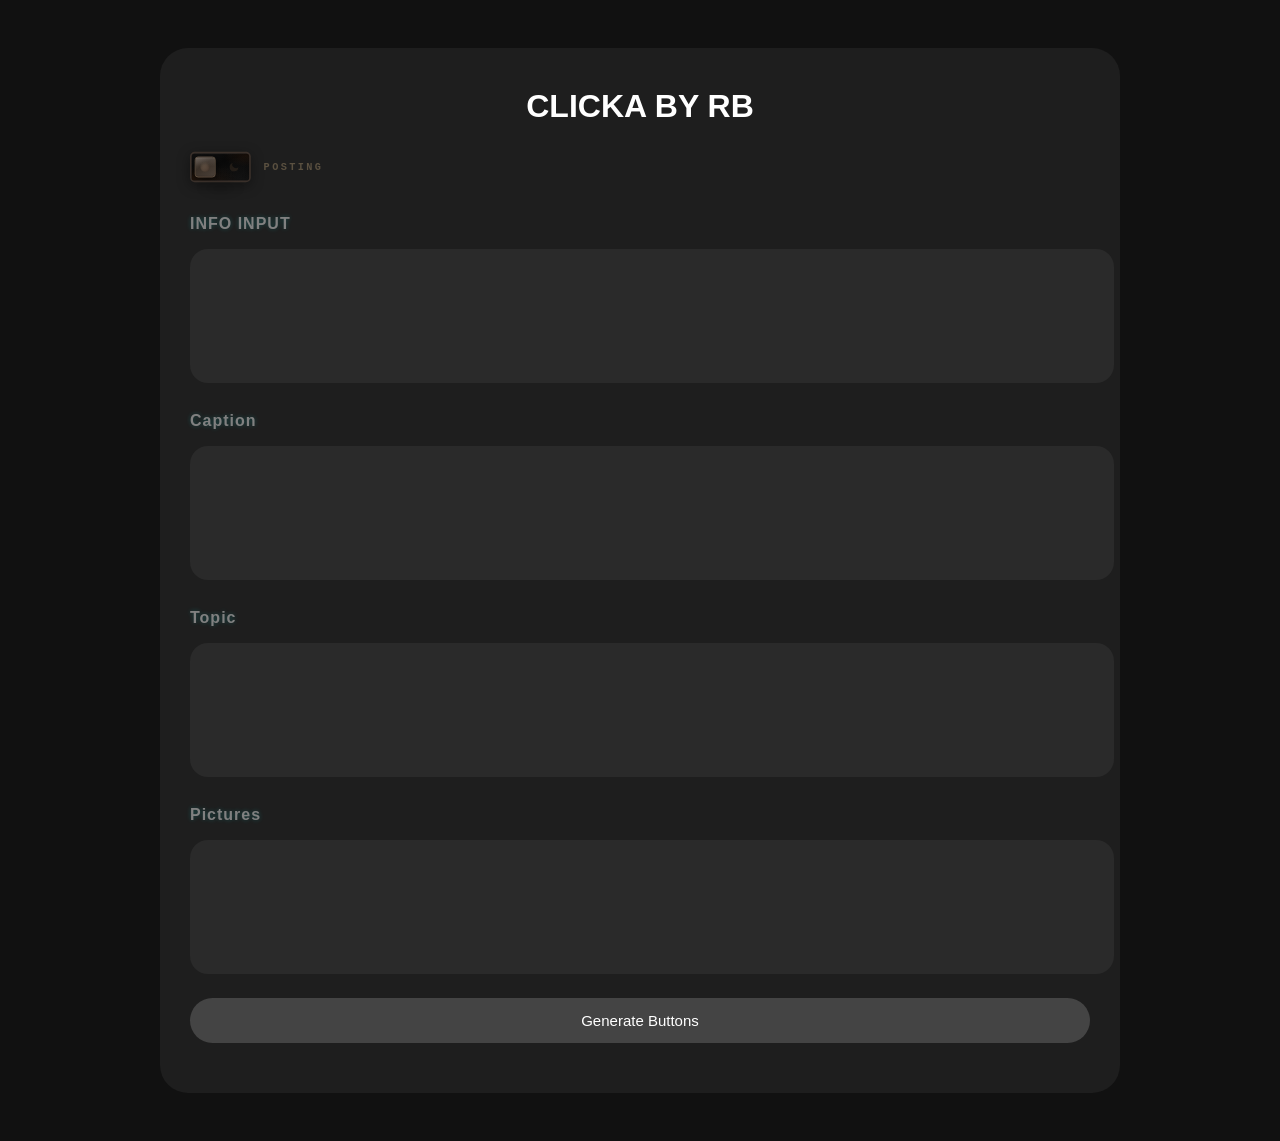
==== index.html @ d9f81a5a "Update index.html newbio update" ====
<!DOCTYPE html>
<html>
<head>
<meta name="viewport" content="width=device-width, initial-scale=1.0">
<title>CLICKABOLS</title>

<style>
body{
    font-family: Arial;
    background:#111;
    color:#eee;
    display:flex;
    justify-content:center;
    padding:40px 15px;
}

.container{
    width:100%;
    max-width:900px;
    background:#1e1e1e;
    padding:30px;
    border-radius:28px;
}

h3{
    font-size:16px;          /* ← Text size */
    color:gray;              /* ← Text color */
    letter-spacing:1px;      /* ← Space between letters */
    font-weight:600;         /* ← Thickness */
    margin-bottom:8px;       /* ← Spacing under text */

    text-shadow:             /* ← Glow / shadow effect */
        0 0 5px rgba(0,255,255,0.2);
}


/* ===== HOLOGRAPHIC TITLE ===== */

.holographic-card {
  width: 60%;
height: 2%;
  max-width: 420px;
  margin: 0 auto 10px auto;
  background: #11;
  display: flex;
  justify-content: center;
  align-items: center;
  position: relative;
  overflow: hidden;
  border-radius: 20px;
  transition: all 0.5s ease;
  padding: 20px 0;
  cursor: pointer;
}

.holographic-card h2 {
  position: relative;
  font-size: 32px;
  font-family:"Montserrat","Segoe UI",sans-serif;
  font-weight:900;
  margin:0;
  height:40px;
  

}

.default-text,
.hover-text{
  position:absolute;
  left:50%;
  transform:translateX(-50%);
  transition: all 0.4s ease;
  white-space:nowrap;
}

.default-text{
  color:white;
  opacity:1;
}

.hover-text{
  color:#0ff;
  opacity:0;
}

.holographic-card::before {
  content: '';
  position: absolute;
  top: -50%;
  left: -50%;
  width: 200%;
  height: 200%;
  background: linear-gradient(
    0deg, 
    transparent, 
    transparent 30%, 
    rgba(255, 255, 255, 1)
  );
  transform: rotate(-45deg);
  transition: all 3.5s ease;
  opacity: 0;
}

.holographic-card:hover {
  transform: scale(1.05);
  box-shadow: 0 0 25px rgb(0, 0, 0);
}

.holographic-card:hover::before {
  opacity: 1;
  transform: rotate(-45deg) translateY(100%);

}

.holographic-card:hover .default-text{
  opacity:0;
  transform:translateX(-50%) scale(0.9);
}

.holographic-card:hover .hover-text{
  opacity:1;
  transform:translateX(-50%) scale(1);

}

/* ===== ORIGINAL STYLES ===== */

.title-sub{
    text-align:center;
    font-size:13px;
    opacity:0.7;
    margin-top: 1px;
    margin-bottom:12px;
}

.top-info{
    margin-bottom:2px;
    font-size:15px;
    font-family:"Montserrat","Segoe UI",sans-serif;
    font-weight:600;
}

.row{
    display:flex;
    flex-wrap:wrap;
    justify-content:center;
    gap:10px;
    margin-top:12px;
}

.output-btn{
    padding:10px 18px;
    border:none;
    border-radius:16px;
    background:#2f2f2f;
    color:white;
    cursor:pointer;
    font-size:14px;
    transition:0.2s ease;
}

.output-btn:hover{
    background:#3d3d3d;
}

.output-btn.active{
    background:#29F8FF;
    color:#000;
    font-weight:900;
}

.output-btn.duplicate{
    background:#7a1b1b;
}

textarea{
    width:100%;
    height:110px;
    margin-top:8px;
    padding:12px;
    border-radius:18px;
    border:none;
    background:#2a2a2a;
    color:white;
    resize:none;

    font-family:"Consolas","Courier New",monospace;
    font-size:15px;
    font-weight:600;
    letter-spacing:1px;
text-transform: uppercase;
}

.generate-btn{
    width:100%;
    padding:14px;
    margin-top:20px;
    border:none;
    border-radius:28px;
    background:#444;
    color:white;
    font-size:15px;
    cursor:pointer;
}

#mainUsername{
    text-align:center;
    color:white;
    font-family:"Montserrat","Segoe UI",sans-serif;
    font-size:18px;
    font-weight:700;
}

.section{ margin-top:25px; }












/* From Uiverse.io by santhosh_2608 */ 
.toggle-switch {
  display: inline-flex;
  align-items: center;
  gap: 16px;
  cursor: pointer;
  user-select: none;
  position: relative;
}

.toggle-input {
  position: absolute;
  opacity: 0;
  width: 0;
  height: 0;
}

.toggle-track {
  position: relative;
  width: 76px;
  height: 38px;
  background: linear-gradient(160deg, #1c1c1c 0%, #0a0a0a 40%, #151515 100%);
  border: 2px solid #3a302a;
  border-radius: 6px;
  transition: all 0.6s cubic-bezier(0.16, 1, 0.3, 1);
  overflow: hidden;
  box-sizing: border-box;
  box-shadow:
    inset 0 4px 12px rgba(0, 0, 0, 0.5),
    inset 0 -2px 6px rgba(255, 255, 255, 0.02),
    0 4px 16px rgba(0, 0, 0, 0.4);
}

.toggle-track::before {
  content: "";
  position: absolute;
  inset: 0;
  background: repeating-linear-gradient(
    90deg,
    transparent 0px,
    transparent 3px,
    rgba(0, 0, 0, 0.08) 3px,
    rgba(0, 0, 0, 0.08) 4px
  );
  pointer-events: none;
  opacity: 0.5;
}

.toggle-track::after {
  content: "";
  position: absolute;
  top: 0;
  left: 0;
  right: 0;
  height: 1px;
  background: linear-gradient(
    90deg,
    transparent,
    rgba(255, 255, 255, 0.05),
    transparent
  );
}

.toggle-rust {
  position: absolute;
  inset: 0;
  background: radial-gradient(
      ellipse at 5% 90%,
      rgba(139, 69, 19, 0.2) 0%,
      transparent 35%
    ),
    radial-gradient(
      ellipse at 95% 10%,
      rgba(120, 60, 20, 0.15) 0%,
      transparent 30%
    ),
    radial-gradient(
      ellipse at 50% 100%,
      rgba(100, 50, 15, 0.1) 0%,
      transparent 40%
    );
  pointer-events: none;
  transition: all 0.6s ease;
}

.toggle-input:checked + .toggle-track {
  border-color: #00cfe8;
  background: linear-gradient(160deg, #0f2024 0%, #081416 40%, #0c1b1f 100%);
  box-shadow:
    inset 0 4px 12px rgba(0, 0, 0, 0.5),
    inset 0 -2px 6px rgba(0, 207, 232, 0.08),
    0 4px 24px rgba(0, 207, 232, 0.25),
    0 0 50px rgba(0, 207, 232, 0.15);
}

.toggle-input:checked + .toggle-track .toggle-rust {
  background: radial-gradient(
      ellipse at 5% 90%,
      rgba(0, 207, 232, 0.15) 0%,
      transparent 35%
    ),
    radial-gradient(
      ellipse at 95% 10%,
      rgba(120, 240, 255, 0.25) 0%,
      transparent 45%
    ),
    radial-gradient(
      ellipse at 80% 50%,
      rgba(180, 255, 255, 0.15) 0%,
      transparent 55%
    );
}

.toggle-glow {
  position: absolute;
  inset: 0;
 background: radial-gradient(
    ellipse at 78% 50%,
    rgba(0, 220, 255, 0.35) 0%,
    transparent 55%
  );
  opacity: 0;
  transition: opacity 0.6s ease;
  pointer-events: none;
}

.toggle-input:checked + .toggle-track .toggle-glow {
  opacity: 1;
  animation: glowPulse 2.5s ease-in-out infinite;
}

@keyframes glowPulse {
  0%,
  100% {
    opacity: 0.7;
    filter: brightness(1);
  }

  50% {
    opacity: 1;
    filter: brightness(1.2);
  }
}

.toggle-thumb {
  position: absolute;
  top: 4px;
  left: 4px;
  width: 26px;
  height: 26px;
  background: linear-gradient(145deg, #5a5048 0%, #3a3028 40%, #4a4038 100%);
  border: 1px solid #6a5a4a;
  border-radius: 4px;
  transition: all 0.6s cubic-bezier(0.16, 1, 0.3, 1);
  display: flex;
  align-items: center;
  justify-content: center;
  box-shadow:
    0 4px 14px rgba(0, 0, 0, 0.5),
    0 2px 4px rgba(0, 0, 0, 0.3),
    inset 0 1px 0 rgba(255, 255, 255, 0.08),
    inset 0 -1px 0 rgba(0, 0, 0, 0.2);
  box-sizing: border-box;
  z-index: 2;
}

.toggle-input:checked + .toggle-track .toggle-thumb {
  left: calc(100% - 30px);
  background: linear-gradient(145deg, #00eaff 0%, #00bcd4 40%, #00d4ff 100%);
  border-color: #7ef9ff;
  box-shadow:
    0 4px 24px rgba(0, 220, 255, 0.65),
    0 0 35px rgba(0, 220, 255, 0.45),
    0 0 70px rgba(0, 220, 255, 0.25),
    inset 0 1px 0 rgba(255, 255, 255, 0.3);
}

.thumb-inner {
  width: 12px;
  height: 12px;
  background: linear-gradient(145deg, #6a5a4a 0%, #4a3a30 100%);
  border-radius: 50%;
  transition: all 0.6s cubic-bezier(0.16, 1, 0.3, 1);
  box-shadow: inset 0 2px 4px rgba(0, 0, 0, 0.4);
  position: relative;
}

.toggle-input:checked + .toggle-track .thumb-inner {
  background: linear-gradient(145deg, #a5faff 0%, #00eaff 100%);
  box-shadow:
    0 0 14px rgba(0, 255, 255, 0.9),
    0 0 28px rgba(0, 220, 255, 0.6),
    0 0 42px rgba(0, 180, 255, 0.3),
    inset 0 1px 2px rgba(255, 255, 255, 0.4);
}
@keyframes emberGlow {
  0%,
  100% {
    box-shadow:
      0 0 14px rgba(255, 144, 96, 0.9),
      0 0 28px rgba(255, 112, 64, 0.6);
    transform: scale(1);
  }

  50% {
    box-shadow:
      0 0 18px rgba(255, 144, 96, 1),
      0 0 36px rgba(255, 112, 64, 0.8),
      0 0 54px rgba(255, 90, 50, 0.4);
    transform: scale(1.08);
  }
}

.thumb-shine {
  position: absolute;
  top: 0;
  left: 0;
  right: 0;
  height: 45%;
  background: linear-gradient(
    180deg,
    rgba(255, 255, 255, 0.12) 0%,
    transparent 100%
  );
  border-radius: 4px 4px 0 0;
  pointer-events: none;
  transition: all 0.6s ease;
}

.toggle-input:checked + .toggle-track .thumb-shine {
  background: linear-gradient(
    180deg,
    rgba(255, 255, 255, 0.25) 0%,
    transparent 100%
  );
}

.toggle-icons {
  position: absolute;
  inset: 0;
  display: flex;
  align-items: center;
  justify-content: space-between;
  padding: 0 11px;
  pointer-events: none;
  z-index: 1;
}

.toggle-icons svg {
  width: 16px;
  height: 16px;
  transition: all 0.6s cubic-bezier(0.16, 1, 0.3, 1);
}

.icon-off {
  color: #6a6050;
  opacity: 1;
  transform: rotate(0deg) scale(1);
}

.icon-on {
  color: #4a3828;
  opacity: 0.35;
  transform: rotate(-20deg) scale(0.9);
}

.toggle-input:checked + .toggle-track .icon-off {
  opacity: 0.15;
  color: #3a3028;
  transform: rotate(180deg) scale(0.8);
}

.toggle-input:checked + .toggle-track .icon-on {
  opacity: 1;
  color: #00eaff;
  transform: rotate(0deg) scale(1.1);
  filter: drop-shadow(0 0 8px rgba(0, 220, 255, 0.7));
}

.toggle-label {
  position: relative;
  font-family: "Consolas", "Courier New", monospace;
  font-size: 0.8rem;
  font-weight: 700;
  letter-spacing: 3px;
  text-transform: uppercase;
  height: 24px;
  display: flex;
  align-items: center;
  min-width: 32px;
}

.label-off,
.label-on {
  position: absolute;
  transition: all 0.6s cubic-bezier(0.16, 1, 0.3, 1);
}

.label-off {
  color: #5a5040;
  opacity: 1;
  transform: translateY(0);
}

.label-on {
  color: #00eaff;
    opacity: 0;
  transform: translateY(10px);
}

.toggle-input:checked ~ .toggle-label .label-off {
  opacity: 0;
  transform: translateY(-10px);
}

.toggle-input:checked ~ .toggle-label .label-on {
  opacity: 1;
  transform: translateY(0);
  text-shadow:
   0 0 12px rgba(0, 220, 255, 0.7),
    0 0 24px rgba(0, 220, 255, 0.4);
  animation: labelGlow 2s ease-in-out infinite;
}

@keyframes labelGlow {
  0%,
  100% {
    text-shadow:
      0 0 12px rgba(224, 90, 48, 0.6),
      0 0 24px rgba(224, 90, 48, 0.3);
  }

  50% {
    text-shadow:
      0 0 16px rgba(224, 90, 48, 0.8),
      0 0 32px rgba(224, 90, 48, 0.5);
  }
}

.toggle-switch:hover .toggle-track {
  border-color: #5a4838;
  transform: scale(1.03);
}

.toggle-switch:hover .toggle-input:checked + .toggle-track {
  border-color: #00eaff;
}

.toggle-switch:hover .toggle-thumb {
  box-shadow:
    0 6px 18px rgba(0, 0, 0, 0.6),
    0 2px 4px rgba(0, 0, 0, 0.4),
    inset 0 1px 0 rgba(255, 255, 255, 0.12);
}

.toggle-switch:hover .toggle-input:checked + .toggle-track .toggle-thumb {
  box-shadow:
    0 6px 28px rgba(224, 90, 48, 0.75),
    0 0 50px rgba(224, 90, 48, 0.55),
    0 0 90px rgba(224, 90, 48, 0.3),
    inset 0 1px 0 rgba(255, 255, 255, 0.3);
}

.toggle-switch:active .toggle-thumb {
  width: 32px;
  transition: all 0.12s ease;
}

.toggle-switch:active .toggle-input:checked + .toggle-track .toggle-thumb {
  left: calc(100% - 36px);
  width: 32px;
}

.toggle-input:focus-visible + .toggle-track {
  outline: 2px solid #ff7040;
  outline-offset: 4px;
}

.toggle-switch::before {
  content: "";
  position: absolute;
  top: -6px;
  left: -6px;
  right: -6px;
  bottom: -6px;
  background: radial-gradient(
    ellipse at center,
    rgba(224, 90, 48, 0.08) 0%,
    transparent 70%
  );
  opacity: 0;
  transition: opacity 0.6s ease;
  pointer-events: none;
  border-radius: 12px;
}

.toggle-switch:hover::before {
  opacity: 1;
}

.toggle-switch::after {
  content: "";
  position: absolute;
  bottom: -14px;
  left: 10px;
  width: 56px;
  height: 14px;
  background: radial-gradient(ellipse, rgba(0, 0, 0, 0.35) 0%, transparent 70%);
  filter: blur(5px);
  opacity: 0.7;
  transition: all 0.6s ease;
  pointer-events: none;
}

.toggle-switch:hover::after {
  opacity: 0.9;
  transform: scale(1.08);
}

.toggle-switch {
  transform: scale(0.8);
  transform-origin: left center; /* keeps alignment clean */
}





















</style>
</head>

<body>

<div class="container">

<div class="holographic-card">
    <h2>
        <span class="default-text">CLICKA BY RB</span>
        <span class="hover-text">ASCENSION</span>
    </h2>
</div>














<!-- From Uiverse.io by santhosh_2608 --> 
<label class="toggle-switch">
  <input type="checkbox" class="toggle-input" />
  <span class="toggle-track">
    <span class="toggle-rust"></span>
    <span class="toggle-glow"></span>
    <span class="toggle-thumb">
      <span class="thumb-inner"></span>
      <span class="thumb-shine"></span>
    </span>
    <span class="toggle-icons">
      <svg
        class="icon-off"
        viewBox="0 0 24 24"
        fill="none"
        stroke="currentColor"
        stroke-width="2"
      >
        <circle cx="12" cy="12" r="5"></circle>
        <path
          d="M12 1v2M12 21v2M4.22 4.22l1.42 1.42M18.36 18.36l1.42 1.42M1 12h2M21 12h2M4.22 19.78l1.42-1.42M18.36 5.64l1.42-1.42"
        ></path>
      </svg>
      <svg class="icon-on" viewBox="0 0 24 24" fill="currentColor">
        <path
          d="M12 3c.132 0 .263 0 .393 0a7.5 7.5 0 0 0 7.92 12.446a9 9 0 1 1 -8.313-12.454z"
        ></path>
      </svg>
    </span>
  </span>
  <span class="toggle-label">
    <span class="label-off">Posting</span>
    <span class="label-on">CREATION</span>
  </span>
</label>





















<div id="mainUsername"></div>

<div class="top-info">
<div id="modelOutput"></div>
<div id="locationOutput"></div>
<div id="proxyOutput"></div>
</div>

<div id="output"></div>

<div class="section">
<h3>INFO INPUT</h3>
<textarea id="repost"></textarea>
</div>

<div class="section">
<h3>Caption</h3>
<textarea id="captions"></textarea>
</div>

<div class="section">
<h3>Topic</h3>
<textarea id="topics"></textarea>
</div>

<div class="section">
<h3>Pictures</h3>
<textarea id="pics"></textarea>
</div>

<button class="generate-btn" onclick="generate()">Generate Buttons</button>

</div>

<script>

/* ===== YOUR ENTIRE ORIGINAL SCRIPT 100% INCLUDED ===== */

let activeButton=null;

function cleanLines(text){
    return text.split("\n")
        .map(l => l.trim())
        .filter(l =>
            l &&
            !l.includes(".txt") &&
            !l.includes(" KB") &&
            l !== "•" &&
            l !== "TXT" &&
            l !== "A" &&
            l !== "ascension Assistants" &&
            l !== "threads 2026" &&
            l !== "Data" &&
            l !== "Share" &&
            l !== "Over limits" &&
            l !== "Interfaces" &&
            l !== "Forms" &&
            l !== "All changes saved" &&
            l !== "There are no comments on this attachment yet." &&
            l !== "Pro tip: click and drag on images and videos to annotate them." &&
            l !== "Comments" &&
            l !== "Automations"
        );
}		
function formatBio(text){
    const parts=text.trim().split(/\s+/);
    if(parts.length<3) return text;
    return parts[0]+"\n"+parts[1]+" "+parts.slice(2).join(" ");
}

function extractPicInfo(link){
    try{
        const parts=link.split("/");
        const nameRaw=parts[3]||"";
        const name=nameRaw.split(" ")[0];
        const file=parts[parts.length-1];
        const locMatch=file.match(/_([a-z-]+)_\d+\.jpg/i);
        const location=locMatch?
            locMatch[1].charAt(0).toUpperCase()+locMatch[1].slice(1):"";
        return {
            name:name?name.charAt(0).toUpperCase()+name.slice(1):"",
            location:location
        };
    }catch{
        return {name:"",location:""};
    }
}

function createCopyButton(label,value,allValues){
    const btn=document.createElement("button");
    btn.className="output-btn";
    btn.innerText=label;

    const duplicates=allValues.filter(v=>v===value);
    if(duplicates.length>1){
        btn.classList.add("duplicate");
    }

    btn.onclick=()=>{
        navigator.clipboard.writeText(value);
        if(activeButton) activeButton.classList.remove("active");
        btn.classList.add("active");
        activeButton=btn;
    };

    return btn;
}

function generate(){

    const output=document.getElementById("output");
    output.innerHTML="";

    document.getElementById("mainUsername").innerText="";
    document.getElementById("modelOutput").innerText="";
    document.getElementById("locationOutput").innerText="";
    document.getElementById("proxyOutput").innerHTML="";

    const raw=document.getElementById("repost").value.trim();

    let username="", email="", vpn="", model="", location="";
    let bioRaw="", repostCaption="", repostAcc="";
    let picModel="", picLocation="";

    if(raw){
        const parts=raw.split("\t").map(p=>p.trim());

        username = parts[0] || "";
        email = parts[5] || "";
        vpn = parts[6] || "";
        model = parts[7] || "";
        location = parts[9] || "";
        bioRaw = parts[12] || "";
        repostCaption = parts[15] || "";
        repostAcc = parts[13] || "";
         tgUsername = parts[14] || "";


        document.getElementById("mainUsername").innerText=username;
    }

    let pics=cleanLines(document.getElementById("pics").value);
    let caps=cleanLines(document.getElementById("captions").value);
    let topics=cleanLines(document.getElementById("topics").value);

    /* ===== FALLBACK FROM 20-CELL INPUT ===== */

const rawParts = raw.split("\t");

for(let i = 0; i < rawParts.length; i++){
    rawParts[i] = rawParts[i].trim();
}

if(rawParts.length >= 20){

    // column 17 = Post 1
    // column 18 = Post 2
    // column 19 = Post 3

    let postCells = [
        rawParts[17],
        rawParts[18],
        rawParts[19]
    ];

    postCells = postCells.map(post =>
        post ? post.replace(/\{location\}/gi, location) : ""
    );

    if(!caps.length){
        caps = postCells.filter(Boolean);
    }
}

    if(pics[0]){
        const info=extractPicInfo(pics[0]);
        picModel=info.name;
        picLocation=info.location;
    }

    const finalModelDisplay =
        model && picModel ? model + "/" + picModel : model || picModel;

    const finalLocationDisplay =
        location && picLocation ? location + "/" + picLocation : location || picLocation;

    document.getElementById("modelOutput").innerText =
        "Model: " + (finalModelDisplay || "");

    document.getElementById("locationOutput").innerText =
        "Location: " + (finalLocationDisplay || "");

    /* ===== PROXY SECTION ===== */

    const proxyContainer = document.getElementById("proxyOutput");

    if(vpn){

        const labelBtn = document.createElement("button");
        labelBtn.innerText = "Proxy: ";
        labelBtn.style.background = "transparent";
        labelBtn.style.border = "none";
        labelBtn.style.color = "#eee";
        labelBtn.style.cursor = "pointer";
        labelBtn.style.fontWeight = "600";
        labelBtn.style.padding = "0";
        labelBtn.style.marginRight = "4px";

        labelBtn.onclick = () => {

            const proxyList = `Seattle
St. Louis
Washington D.C
Atlanta
Chicago
Los Angeles
Miami
New York
Phoenix
Salt Lake City
San Jose
Seattle
St. Louis
Washington D.C
Atlanta
Chicago
Los Angeles
Miami
New York
Phoenix
Salt Lake City
San Jose`;

            navigator.clipboard.writeText(proxyList);

            if(activeButton) activeButton.classList.remove("active");
            labelBtn.classList.add("active");
            activeButton = labelBtn;
        };

        const proxyBtn = document.createElement("button");
        proxyBtn.className = "output-btn";
        proxyBtn.style.padding = "4px 10px";
        proxyBtn.style.fontSize = "13px";
        proxyBtn.innerText = vpn;

        proxyBtn.onclick = () => {
            navigator.clipboard.writeText(vpn);
            if(activeButton) activeButton.classList.remove("active");
            proxyBtn.classList.add("active");
            activeButton = proxyBtn;
        };

        proxyContainer.appendChild(labelBtn);
        proxyContainer.appendChild(proxyBtn);
    }

    /* ===== BUTTON GENERATION ===== */

    const allValues=[
        ...pics.slice(0,3),
        ...caps.slice(0,3),
        ...topics.slice(0,3),
        repostAcc,
        repostCaption,
        email,
        username,
        vpn
    ].filter(v=>v);

    const picRow=document.createElement("div");
    picRow.className="row";
    pics.slice(0,3).forEach((p,i)=>{
        picRow.appendChild(createCopyButton("Pic "+(i+1),p,allValues));
    });
    output.appendChild(picRow);

    const row2=document.createElement("div");
    row2.className="row";
    if(email) row2.appendChild(createCopyButton("Email",email,allValues));
    if(username) row2.appendChild(createCopyButton("Username",username,allValues));

    const passBtn=document.createElement("button");
    passBtn.className="output-btn";
    passBtn.innerText="Pass";
    passBtn.onclick=()=>{
        navigator.clipboard.writeText("Ascension2025!\n");
        if(activeButton) activeButton.classList.remove("active");
        passBtn.classList.add("active");
        activeButton=passBtn;
    };
    row2.appendChild(passBtn);

if (bioRaw) {

    // Remove the original 📍 and TG: if they exist
    let bioText = bioRaw
        .replace(/^📍\s*/i, "")
        .replace(/TG:\s*$/i, "")
        .trim();

    // Split age from the rest
    const match = bioText.match(/^(\d+)\s+(.*)$/);

    let age = "";
    let description = bioText;

    if (match) {
        age = match[1];
        description = match[2];
    }

    const bioOutput =
`📍 ${location}
${age}
${description}
TG: ${tgUsername}`;

    row2.appendChild(createCopyButton("Bio", bioOutput, allValues));
}
    output.appendChild(row2);

   const postRow=document.createElement("div");
postRow.className="row";

caps.slice(0,3).forEach((cap,i)=>{

    // Replace ALL Post 1 - Post 20 with Location before copying
    let replacedCaption = cap.replace(
        /Post\s([1-9]|1[0-9]|20)/gi,
        location
    );

    postRow.appendChild(
        createCopyButton(
            "Post " + (i+1),
            replacedCaption,
            allValues
        )
    );

});



output.appendChild(postRow);

    const topicRow=document.createElement("div");
    topicRow.className="row";
    topics.slice(0,3).forEach((topic,i)=>{
        topicRow.appendChild(createCopyButton("Topic "+(i+1),topic,allValues));
    });
    output.appendChild(topicRow);

    const repostRow=document.createElement("div");
    repostRow.className="row";
    if(repostAcc) repostRow.appendChild(createCopyButton("Repost Acc",repostAcc,allValues));
    if(repostCaption) repostRow.appendChild(createCopyButton("Repost Caption",repostCaption,allValues));
    output.appendChild(repostRow);
}

</script>
</body>
</html>
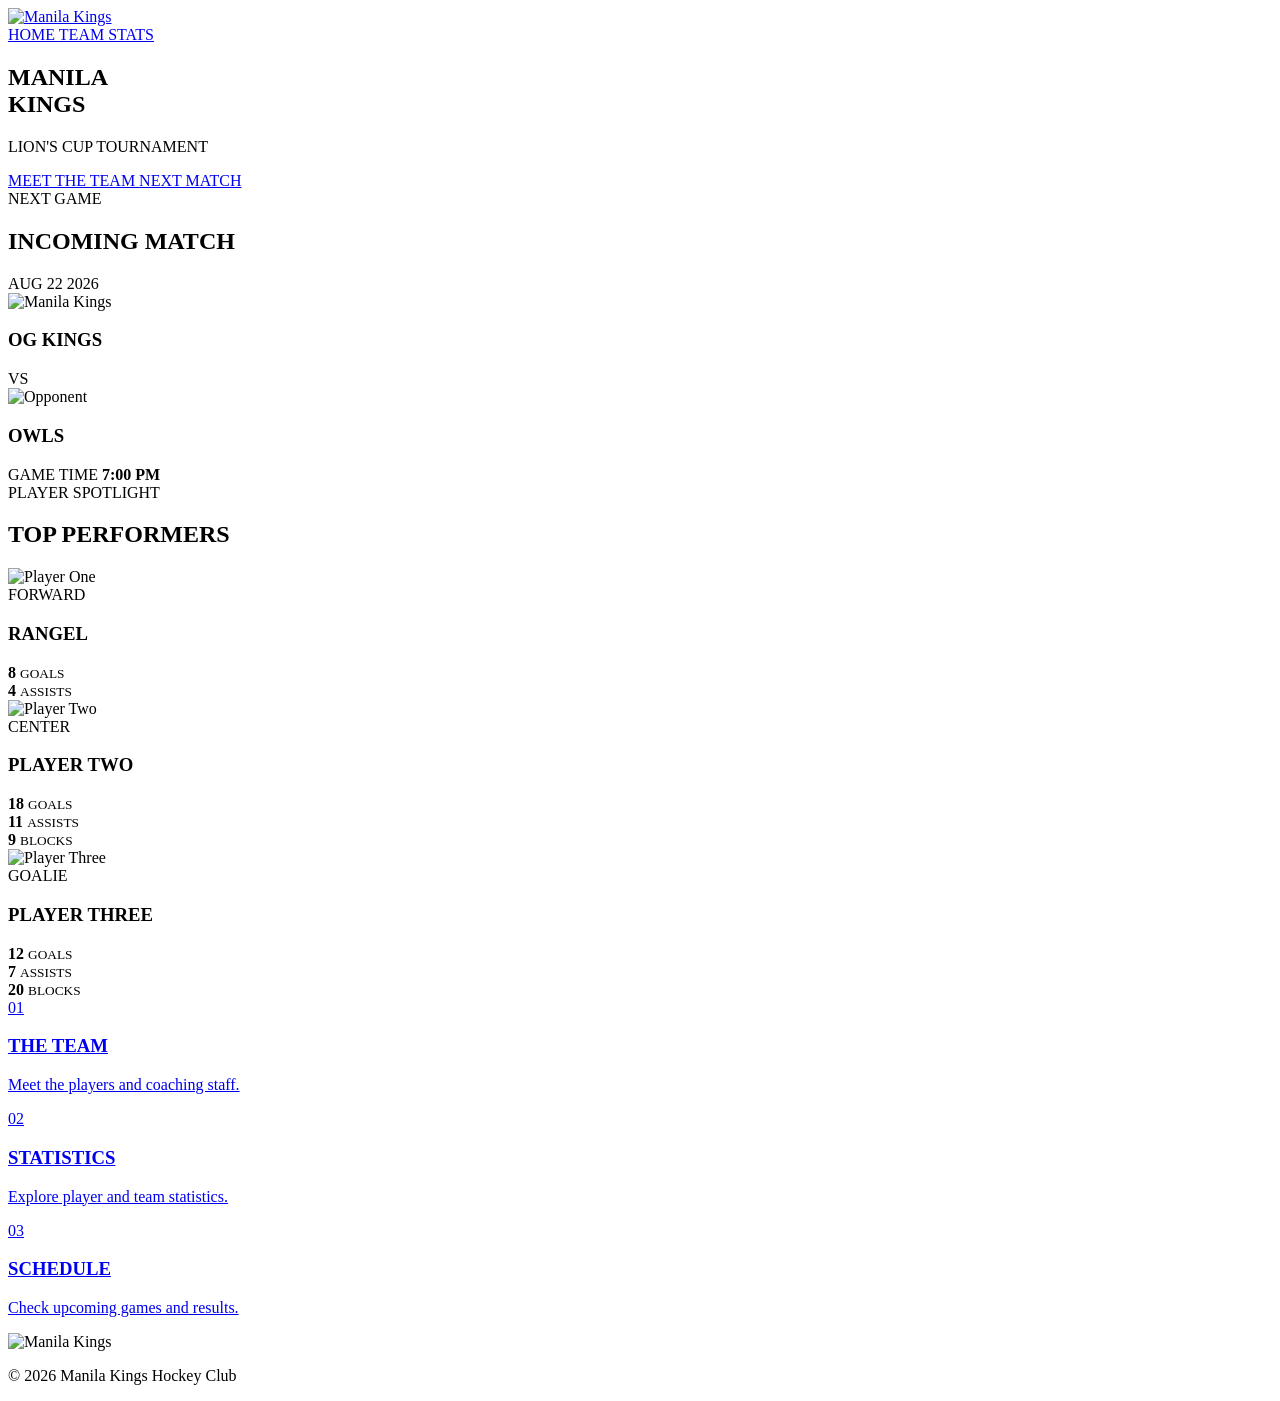
==== commit ddecd2a3: "Update index.html NEWW PROJ" ====
--- a/index.html
+++ b/index.html
@@ -1,1117 +1,544 @@
- <!DOCTYPE html>
-<html>
+<!DOCTYPE html>
+<html lang="en">
+
 <head>
-<meta name="viewport" content="width=device-width, initial-scale=1.0">
-<title>CLICKABOLS</title>
-
-<style>
-body{
-    font-family: Arial;
-    background:#111;
-    color:#eee;
-    display:flex;
-    justify-content:center;
-    padding:40px 15px;
-}
-
-.container{
-    width:100%;
-    max-width:900px;
-    background:#1e1e1e;
-    padding:30px;
-    border-radius:28px;
-}
-
-h3{
-    font-size:16px;          /* ← Text size */
-    color:gray;              /* ← Text color */
-    letter-spacing:1px;      /* ← Space between letters */
-    font-weight:600;         /* ← Thickness */
-    margin-bottom:8px;       /* ← Spacing under text */
-
-    text-shadow:             /* ← Glow / shadow effect */
-        0 0 5px rgba(0,255,255,0.2);
-}
-
-
-/* ===== HOLOGRAPHIC TITLE ===== */
-
-.holographic-card {
-  width: 60%;
-height: 2%;
-  max-width: 420px;
-  margin: 0 auto 10px auto;
-  background: #11;
-  display: flex;
-  justify-content: center;
-  align-items: center;
-  position: relative;
-  overflow: hidden;
-  border-radius: 20px;
-  transition: all 0.5s ease;
-  padding: 20px 0;
-  cursor: pointer;
-}
-
-.holographic-card h2 {
-  position: relative;
-  font-size: 32px;
-  font-family:"Montserrat","Segoe UI",sans-serif;
-  font-weight:900;
-  margin:0;
-  height:40px;
-  
-
-}
-
-.default-text,
-.hover-text{
-  position:absolute;
-  left:50%;
-  transform:translateX(-50%);
-  transition: all 0.4s ease;
-  white-space:nowrap;
-}
-
-.default-text{
-  color:white;
-  opacity:1;
-}
-
-.hover-text{
-  color:#0ff;
-  opacity:0;
-}
-
-.holographic-card::before {
-  content: '';
-  position: absolute;
-  top: -50%;
-  left: -50%;
-  width: 200%;
-  height: 200%;
-  background: linear-gradient(
-    0deg, 
-    transparent, 
-    transparent 30%, 
-    rgba(255, 255, 255, 1)
-  );
-  transform: rotate(-45deg);
-  transition: all 3.5s ease;
-  opacity: 0;
-}
-
-.holographic-card:hover {
-  transform: scale(1.05);
-  box-shadow: 0 0 25px rgb(0, 0, 0);
-}
-
-.holographic-card:hover::before {
-  opacity: 1;
-  transform: rotate(-45deg) translateY(100%);
-
-}
-
-.holographic-card:hover .default-text{
-  opacity:0;
-  transform:translateX(-50%) scale(0.9);
-}
-
-.holographic-card:hover .hover-text{
-  opacity:1;
-  transform:translateX(-50%) scale(1);
-
-}
-
-/* ===== ORIGINAL STYLES ===== */
-
-.title-sub{
-    text-align:center;
-    font-size:13px;
-    opacity:0.7;
-    margin-top: 1px;
-    margin-bottom:12px;
-}
-
-.top-info{
-    margin-bottom:2px;
-    font-size:15px;
-    font-family:"Montserrat","Segoe UI",sans-serif;
-    font-weight:600;
-}
-
-.row{
-    display:flex;
-    flex-wrap:wrap;
-    justify-content:center;
-    gap:10px;
-    margin-top:12px;
-}
-
-.output-btn{
-    padding:10px 18px;
-    border:none;
-    border-radius:16px;
-    background:#2f2f2f;
-    color:white;
-    cursor:pointer;
-    font-size:14px;
-    transition:0.2s ease;
-}
-
-.output-btn:hover{
-    background:#3d3d3d;
-}
-
-.output-btn.active{
-    background:#29F8FF;
-    color:#000;
-    font-weight:900;
-}
-
-.output-btn.duplicate{
-    background:#7a1b1b;
-}
-
-textarea{
-    width:100%;
-    height:110px;
-    margin-top:8px;
-    padding:12px;
-    border-radius:18px;
-    border:none;
-    background:#2a2a2a;
-    color:white;
-    resize:none;
-
-    font-family:"Consolas","Courier New",monospace;
-    font-size:15px;
-    font-weight:600;
-    letter-spacing:1px;
-text-transform: uppercase;
-}
-
-.generate-btn{
-    width:100%;
-    padding:14px;
-    margin-top:20px;
-    border:none;
-    border-radius:28px;
-    background:#444;
-    color:white;
-    font-size:15px;
-    cursor:pointer;
-}
-
-#mainUsername{
-    text-align:center;
-    color:white;
-    font-family:"Montserrat","Segoe UI",sans-serif;
-    font-size:18px;
-    font-weight:700;
-}
-
-.section{ margin-top:25px; }
-
-
-
-
-
-
-
-
-
-
-
-
-/* From Uiverse.io by santhosh_2608 */ 
-.toggle-switch {
-  display: inline-flex;
-  align-items: center;
-  gap: 16px;
-  cursor: pointer;
-  user-select: none;
-  position: relative;
-}
-
-.toggle-input {
-  position: absolute;
-  opacity: 0;
-  width: 0;
-  height: 0;
-}
-
-.toggle-track {
-  position: relative;
-  width: 76px;
-  height: 38px;
-  background: linear-gradient(160deg, #1c1c1c 0%, #0a0a0a 40%, #151515 100%);
-  border: 2px solid #3a302a;
-  border-radius: 6px;
-  transition: all 0.6s cubic-bezier(0.16, 1, 0.3, 1);
-  overflow: hidden;
-  box-sizing: border-box;
-  box-shadow:
-    inset 0 4px 12px rgba(0, 0, 0, 0.5),
-    inset 0 -2px 6px rgba(255, 255, 255, 0.02),
-    0 4px 16px rgba(0, 0, 0, 0.4);
-}
-
-.toggle-track::before {
-  content: "";
-  position: absolute;
-  inset: 0;
-  background: repeating-linear-gradient(
-    90deg,
-    transparent 0px,
-    transparent 3px,
-    rgba(0, 0, 0, 0.08) 3px,
-    rgba(0, 0, 0, 0.08) 4px
-  );
-  pointer-events: none;
-  opacity: 0.5;
-}
-
-.toggle-track::after {
-  content: "";
-  position: absolute;
-  top: 0;
-  left: 0;
-  right: 0;
-  height: 1px;
-  background: linear-gradient(
-    90deg,
-    transparent,
-    rgba(255, 255, 255, 0.05),
-    transparent
-  );
-}
-
-.toggle-rust {
-  position: absolute;
-  inset: 0;
-  background: radial-gradient(
-      ellipse at 5% 90%,
-      rgba(139, 69, 19, 0.2) 0%,
-      transparent 35%
-    ),
-    radial-gradient(
-      ellipse at 95% 10%,
-      rgba(120, 60, 20, 0.15) 0%,
-      transparent 30%
-    ),
-    radial-gradient(
-      ellipse at 50% 100%,
-      rgba(100, 50, 15, 0.1) 0%,
-      transparent 40%
-    );
-  pointer-events: none;
-  transition: all 0.6s ease;
-}
-
-.toggle-input:checked + .toggle-track {
-  border-color: #00cfe8;
-  background: linear-gradient(160deg, #0f2024 0%, #081416 40%, #0c1b1f 100%);
-  box-shadow:
-    inset 0 4px 12px rgba(0, 0, 0, 0.5),
-    inset 0 -2px 6px rgba(0, 207, 232, 0.08),
-    0 4px 24px rgba(0, 207, 232, 0.25),
-    0 0 50px rgba(0, 207, 232, 0.15);
-}
-
-.toggle-input:checked + .toggle-track .toggle-rust {
-  background: radial-gradient(
-      ellipse at 5% 90%,
-      rgba(0, 207, 232, 0.15) 0%,
-      transparent 35%
-    ),
-    radial-gradient(
-      ellipse at 95% 10%,
-      rgba(120, 240, 255, 0.25) 0%,
-      transparent 45%
-    ),
-    radial-gradient(
-      ellipse at 80% 50%,
-      rgba(180, 255, 255, 0.15) 0%,
-      transparent 55%
-    );
-}
-
-.toggle-glow {
-  position: absolute;
-  inset: 0;
- background: radial-gradient(
-    ellipse at 78% 50%,
-    rgba(0, 220, 255, 0.35) 0%,
-    transparent 55%
-  );
-  opacity: 0;
-  transition: opacity 0.6s ease;
-  pointer-events: none;
-}
-
-.toggle-input:checked + .toggle-track .toggle-glow {
-  opacity: 1;
-  animation: glowPulse 2.5s ease-in-out infinite;
-}
-
-@keyframes glowPulse {
-  0%,
-  100% {
-    opacity: 0.7;
-    filter: brightness(1);
-  }
-
-  50% {
-    opacity: 1;
-    filter: brightness(1.2);
-  }
-}
-
-.toggle-thumb {
-  position: absolute;
-  top: 4px;
-  left: 4px;
-  width: 26px;
-  height: 26px;
-  background: linear-gradient(145deg, #5a5048 0%, #3a3028 40%, #4a4038 100%);
-  border: 1px solid #6a5a4a;
-  border-radius: 4px;
-  transition: all 0.6s cubic-bezier(0.16, 1, 0.3, 1);
-  display: flex;
-  align-items: center;
-  justify-content: center;
-  box-shadow:
-    0 4px 14px rgba(0, 0, 0, 0.5),
-    0 2px 4px rgba(0, 0, 0, 0.3),
-    inset 0 1px 0 rgba(255, 255, 255, 0.08),
-    inset 0 -1px 0 rgba(0, 0, 0, 0.2);
-  box-sizing: border-box;
-  z-index: 2;
-}
-
-.toggle-input:checked + .toggle-track .toggle-thumb {
-  left: calc(100% - 30px);
-  background: linear-gradient(145deg, #00eaff 0%, #00bcd4 40%, #00d4ff 100%);
-  border-color: #7ef9ff;
-  box-shadow:
-    0 4px 24px rgba(0, 220, 255, 0.65),
-    0 0 35px rgba(0, 220, 255, 0.45),
-    0 0 70px rgba(0, 220, 255, 0.25),
-    inset 0 1px 0 rgba(255, 255, 255, 0.3);
-}
-
-.thumb-inner {
-  width: 12px;
-  height: 12px;
-  background: linear-gradient(145deg, #6a5a4a 0%, #4a3a30 100%);
-  border-radius: 50%;
-  transition: all 0.6s cubic-bezier(0.16, 1, 0.3, 1);
-  box-shadow: inset 0 2px 4px rgba(0, 0, 0, 0.4);
-  position: relative;
-}
-
-.toggle-input:checked + .toggle-track .thumb-inner {
-  background: linear-gradient(145deg, #a5faff 0%, #00eaff 100%);
-  box-shadow:
-    0 0 14px rgba(0, 255, 255, 0.9),
-    0 0 28px rgba(0, 220, 255, 0.6),
-    0 0 42px rgba(0, 180, 255, 0.3),
-    inset 0 1px 2px rgba(255, 255, 255, 0.4);
-}
-@keyframes emberGlow {
-  0%,
-  100% {
-    box-shadow:
-      0 0 14px rgba(255, 144, 96, 0.9),
-      0 0 28px rgba(255, 112, 64, 0.6);
-    transform: scale(1);
-  }
-
-  50% {
-    box-shadow:
-      0 0 18px rgba(255, 144, 96, 1),
-      0 0 36px rgba(255, 112, 64, 0.8),
-      0 0 54px rgba(255, 90, 50, 0.4);
-    transform: scale(1.08);
-  }
-}
-
-.thumb-shine {
-  position: absolute;
-  top: 0;
-  left: 0;
-  right: 0;
-  height: 45%;
-  background: linear-gradient(
-    180deg,
-    rgba(255, 255, 255, 0.12) 0%,
-    transparent 100%
-  );
-  border-radius: 4px 4px 0 0;
-  pointer-events: none;
-  transition: all 0.6s ease;
-}
-
-.toggle-input:checked + .toggle-track .thumb-shine {
-  background: linear-gradient(
-    180deg,
-    rgba(255, 255, 255, 0.25) 0%,
-    transparent 100%
-  );
-}
-
-.toggle-icons {
-  position: absolute;
-  inset: 0;
-  display: flex;
-  align-items: center;
-  justify-content: space-between;
-  padding: 0 11px;
-  pointer-events: none;
-  z-index: 1;
-}
-
-.toggle-icons svg {
-  width: 16px;
-  height: 16px;
-  transition: all 0.6s cubic-bezier(0.16, 1, 0.3, 1);
-}
-
-.icon-off {
-  color: #6a6050;
-  opacity: 1;
-  transform: rotate(0deg) scale(1);
-}
-
-.icon-on {
-  color: #4a3828;
-  opacity: 0.35;
-  transform: rotate(-20deg) scale(0.9);
-}
-
-.toggle-input:checked + .toggle-track .icon-off {
-  opacity: 0.15;
-  color: #3a3028;
-  transform: rotate(180deg) scale(0.8);
-}
-
-.toggle-input:checked + .toggle-track .icon-on {
-  opacity: 1;
-  color: #00eaff;
-  transform: rotate(0deg) scale(1.1);
-  filter: drop-shadow(0 0 8px rgba(0, 220, 255, 0.7));
-}
-
-.toggle-label {
-  position: relative;
-  font-family: "Consolas", "Courier New", monospace;
-  font-size: 0.8rem;
-  font-weight: 700;
-  letter-spacing: 3px;
-  text-transform: uppercase;
-  height: 24px;
-  display: flex;
-  align-items: center;
-  min-width: 32px;
-}
-
-.label-off,
-.label-on {
-  position: absolute;
-  transition: all 0.6s cubic-bezier(0.16, 1, 0.3, 1);
-}
-
-.label-off {
-  color: #5a5040;
-  opacity: 1;
-  transform: translateY(0);
-}
-
-.label-on {
-  color: #00eaff;
-    opacity: 0;
-  transform: translateY(10px);
-}
-
-.toggle-input:checked ~ .toggle-label .label-off {
-  opacity: 0;
-  transform: translateY(-10px);
-}
-
-.toggle-input:checked ~ .toggle-label .label-on {
-  opacity: 1;
-  transform: translateY(0);
-  text-shadow:
-   0 0 12px rgba(0, 220, 255, 0.7),
-    0 0 24px rgba(0, 220, 255, 0.4);
-  animation: labelGlow 2s ease-in-out infinite;
-}
-
-@keyframes labelGlow {
-  0%,
-  100% {
-    text-shadow:
-      0 0 12px rgba(224, 90, 48, 0.6),
-      0 0 24px rgba(224, 90, 48, 0.3);
-  }
-
-  50% {
-    text-shadow:
-      0 0 16px rgba(224, 90, 48, 0.8),
-      0 0 32px rgba(224, 90, 48, 0.5);
-  }
-}
-
-.toggle-switch:hover .toggle-track {
-  border-color: #5a4838;
-  transform: scale(1.03);
-}
-
-.toggle-switch:hover .toggle-input:checked + .toggle-track {
-  border-color: #00eaff;
-}
-
-.toggle-switch:hover .toggle-thumb {
-  box-shadow:
-    0 6px 18px rgba(0, 0, 0, 0.6),
-    0 2px 4px rgba(0, 0, 0, 0.4),
-    inset 0 1px 0 rgba(255, 255, 255, 0.12);
-}
-
-.toggle-switch:hover .toggle-input:checked + .toggle-track .toggle-thumb {
-  box-shadow:
-    0 6px 28px rgba(224, 90, 48, 0.75),
-    0 0 50px rgba(224, 90, 48, 0.55),
-    0 0 90px rgba(224, 90, 48, 0.3),
-    inset 0 1px 0 rgba(255, 255, 255, 0.3);
-}
-
-.toggle-switch:active .toggle-thumb {
-  width: 32px;
-  transition: all 0.12s ease;
-}
-
-.toggle-switch:active .toggle-input:checked + .toggle-track .toggle-thumb {
-  left: calc(100% - 36px);
-  width: 32px;
-}
-
-.toggle-input:focus-visible + .toggle-track {
-  outline: 2px solid #ff7040;
-  outline-offset: 4px;
-}
-
-.toggle-switch::before {
-  content: "";
-  position: absolute;
-  top: -6px;
-  left: -6px;
-  right: -6px;
-  bottom: -6px;
-  background: radial-gradient(
-    ellipse at center,
-    rgba(224, 90, 48, 0.08) 0%,
-    transparent 70%
-  );
-  opacity: 0;
-  transition: opacity 0.6s ease;
-  pointer-events: none;
-  border-radius: 12px;
-}
-
-.toggle-switch:hover::before {
-  opacity: 1;
-}
-
-.toggle-switch::after {
-  content: "";
-  position: absolute;
-  bottom: -14px;
-  left: 10px;
-  width: 56px;
-  height: 14px;
-  background: radial-gradient(ellipse, rgba(0, 0, 0, 0.35) 0%, transparent 70%);
-  filter: blur(5px);
-  opacity: 0.7;
-  transition: all 0.6s ease;
-  pointer-events: none;
-}
-
-.toggle-switch:hover::after {
-  opacity: 0.9;
-  transform: scale(1.08);
-}
-
-.toggle-switch {
-  transform: scale(0.8);
-  transform-origin: left center; /* keeps alignment clean */
-}
-
-
-
-
-
-
-
-
-
-
-
-
-
-
-
-
-
-
-
-
-
-</style>
+
+    <meta charset="UTF-8">
+
+    <meta name="viewport"
+          content="width=device-width, initial-scale=1.0">
+
+    <title>Manila Kings | Home</title>
+
+    <link rel="stylesheet" href="css/style.css">
+
 </head>
 
 <body>
 
-<div class="container">
-
-<div class="holographic-card">
-    <h2>
-        <span class="default-text">CLICKA BY RB</span>
-        <span class="hover-text">ASCENSION</span>
-    </h2>
-</div>
-
-
-
-
-
-
-
-
-
-
-
-
-
-
-<!-- From Uiverse.io by santhosh_2608 --> 
-<label class="toggle-switch">
-  <input type="checkbox" class="toggle-input" />
-  <span class="toggle-track">
-    <span class="toggle-rust"></span>
-    <span class="toggle-glow"></span>
-    <span class="toggle-thumb">
-      <span class="thumb-inner"></span>
-      <span class="thumb-shine"></span>
-    </span>
-    <span class="toggle-icons">
-      <svg
-        class="icon-off"
-        viewBox="0 0 24 24"
-        fill="none"
-        stroke="currentColor"
-        stroke-width="2"
-      >
-        <circle cx="12" cy="12" r="5"></circle>
-        <path
-          d="M12 1v2M12 21v2M4.22 4.22l1.42 1.42M18.36 18.36l1.42 1.42M1 12h2M21 12h2M4.22 19.78l1.42-1.42M18.36 5.64l1.42-1.42"
-        ></path>
-      </svg>
-      <svg class="icon-on" viewBox="0 0 24 24" fill="currentColor">
-        <path
-          d="M12 3c.132 0 .263 0 .393 0a7.5 7.5 0 0 0 7.92 12.446a9 9 0 1 1 -8.313-12.454z"
-        ></path>
-      </svg>
-    </span>
-  </span>
-  <span class="toggle-label">
-    <span class="label-off">Posting</span>
-    <span class="label-on">CREATION</span>
-  </span>
-</label>
-
-
-
-
-
-
-
-
-
-
-
-
-
-
-
-
-
-
-
-
-
-<div id="mainUsername"></div>
-
-<div class="top-info">
-<div id="modelOutput"></div>
-<div id="locationOutput"></div>
-<div id="proxyOutput"></div>
-</div>
-
-<div id="output"></div>
-
-<div class="section">
-<h3>INFO INPUT</h3>
-<textarea id="repost"></textarea>
-</div>
-
-<div class="section">
-<h3>Caption</h3>
-<textarea id="captions"></textarea>
-</div>
-
-<div class="section">
-<h3>Topic</h3>
-<textarea id="topics"></textarea>
-</div>
-
-<div class="section">
-<h3>Pictures</h3>
-<textarea id="pics"></textarea>
-</div>
-
-<button class="generate-btn" onclick="generate()">Generate Buttons</button>
-
-</div>
-
-<script>
-
-/* ===== YOUR ENTIRE ORIGINAL SCRIPT 100% INCLUDED ===== */
-
-let activeButton=null;
-
-function cleanLines(text){
-    return text.split("\n")
-        .map(l => l.trim())
-        .filter(l =>
-            l &&
-            !l.includes(".txt") &&
-            !l.includes(" KB") &&
-            l !== "•" &&
-            l !== "TXT" &&
-            l !== "A" &&
-            l !== "ascension Assistants" &&
-            l !== "threads 2026" &&
-            l !== "Data" &&
-            l !== "Share" &&
-            l !== "Over limits" &&
-            l !== "Interfaces" &&
-            l !== "Forms" &&
-            l !== "All changes saved" &&
-            l !== "There are no comments on this attachment yet." &&
-            l !== "Pro tip: click and drag on images and videos to annotate them." &&
-            l !== "Comments" &&
-            l !== "Automations"
-        );
-}		
-function formatBio(text){
-    const parts=text.trim().split(/\s+/);
-    if(parts.length<3) return text;
-    return parts[0]+"\n"+parts[1]+" "+parts.slice(2).join(" ");
-}
-
-function extractPicInfo(link){
-    try{
-        const parts=link.split("/");
-        const nameRaw=parts[3]||"";
-        const name=nameRaw.split(" ")[0];
-        const file=parts[parts.length-1];
-        const locMatch=file.match(/_([a-z-]+)_\d+\.jpg/i);
-        const location=locMatch?
-            locMatch[1].charAt(0).toUpperCase()+locMatch[1].slice(1):"";
-        return {
-            name:name?name.charAt(0).toUpperCase()+name.slice(1):"",
-            location:location
-        };
-    }catch{
-        return {name:"",location:""};
-    }
-}
-
-function createCopyButton(label,value,allValues){
-    const btn=document.createElement("button");
-    btn.className="output-btn";
-    btn.innerText=label;
-
-    const duplicates=allValues.filter(v=>v===value);
-    if(duplicates.length>1){
-        btn.classList.add("duplicate");
-    }
-
-    btn.onclick=()=>{
-        navigator.clipboard.writeText(value);
-        if(activeButton) activeButton.classList.remove("active");
-        btn.classList.add("active");
-        activeButton=btn;
-    };
-
-    return btn;
-}
-
-function generate(){
-
-    const output=document.getElementById("output");
-    output.innerHTML="";
-
-    document.getElementById("mainUsername").innerText="";
-    document.getElementById("modelOutput").innerText="";
-    document.getElementById("locationOutput").innerText="";
-    document.getElementById("proxyOutput").innerHTML="";
-
-    const raw=document.getElementById("repost").value.trim();
-
-    let username="", email="", vpn="", model="", location="";
-    let bioRaw="", repostCaption="", repostAcc="";
-    let picModel="", picLocation="";
-
-    if(raw){
-        const parts=raw.split("\t").map(p=>p.trim());
-
-        username = parts[0] || "";
-        email = parts[5] || "";
-        vpn = parts[6] || "";
-        model = parts[7] || "";
-        location = parts[9] || "";
-        bioRaw = parts[12] || "";
-        repostCaption = parts[15] || "";
-        repostAcc = parts[13] || "";
-         tgUsername = parts[14] || "";
-
-
-        document.getElementById("mainUsername").innerText=username;
-    }
-
-    let pics=cleanLines(document.getElementById("pics").value);
-    let caps=cleanLines(document.getElementById("captions").value);
-    let topics=cleanLines(document.getElementById("topics").value);
-
-    /* ===== FALLBACK FROM 20-CELL INPUT ===== */
-
-const rawParts = raw.split("\t");
-
-for(let i = 0; i < rawParts.length; i++){
-    rawParts[i] = rawParts[i].trim();
-}
-
-if(rawParts.length >= 20){
-
-    // column 17 = Post 1
-    // column 18 = Post 2
-    // column 19 = Post 3
-
-    let postCells = [
-        rawParts[17],
-        rawParts[18],
-        rawParts[19]
-    ];
-
-    postCells = postCells.map(post =>
-        post ? post.replace(/\{location\}/gi, location) : ""
-    );
-
-    if(!caps.length){
-        caps = postCells.filter(Boolean);
-    }
-}
-
-    if(pics[0]){
-        const info=extractPicInfo(pics[0]);
-        picModel=info.name;
-        picLocation=info.location;
-    }
-
-    const finalModelDisplay =
-        model && picModel ? model + "/" + picModel : model || picModel;
-
-    const finalLocationDisplay =
-        location && picLocation ? location + "/" + picLocation : location || picLocation;
-
-    document.getElementById("modelOutput").innerText =
-        "Model: " + (finalModelDisplay || "");
-
-    document.getElementById("locationOutput").innerText =
-        "Location: " + (finalLocationDisplay || "");
-
-    /* ===== PROXY SECTION ===== */
-
-    const proxyContainer = document.getElementById("proxyOutput");
-
-    if(vpn){
-
-        const labelBtn = document.createElement("button");
-        labelBtn.innerText = "Proxy: ";
-        labelBtn.style.background = "transparent";
-        labelBtn.style.border = "none";
-        labelBtn.style.color = "#eee";
-        labelBtn.style.cursor = "pointer";
-        labelBtn.style.fontWeight = "600";
-        labelBtn.style.padding = "0";
-        labelBtn.style.marginRight = "4px";
-
-        labelBtn.onclick = () => {
-
-            const proxyList = `Seattle
-St. Louis
-Washington D.C
-Atlanta
-Chicago
-Los Angeles
-Miami
-New York
-Phoenix
-Salt Lake City
-San Jose
-Seattle
-St. Louis
-Washington D.C
-Atlanta
-Chicago
-Los Angeles
-Miami
-New York
-Phoenix
-Salt Lake City
-San Jose`;
-
-            navigator.clipboard.writeText(proxyList);
-
-            if(activeButton) activeButton.classList.remove("active");
-            labelBtn.classList.add("active");
-            activeButton = labelBtn;
-        };
-
-        const proxyBtn = document.createElement("button");
-        proxyBtn.className = "output-btn";
-        proxyBtn.style.padding = "4px 10px";
-        proxyBtn.style.fontSize = "13px";
-        proxyBtn.innerText = vpn;
-
-        proxyBtn.onclick = () => {
-            navigator.clipboard.writeText(vpn);
-            if(activeButton) activeButton.classList.remove("active");
-            proxyBtn.classList.add("active");
-            activeButton = proxyBtn;
-        };
-
-        proxyContainer.appendChild(labelBtn);
-        proxyContainer.appendChild(proxyBtn);
-    }
-
-    /* ===== BUTTON GENERATION ===== */
-
-    const allValues=[
-        ...pics.slice(0,3),
-        ...caps.slice(0,3),
-        ...topics.slice(0,3),
-        repostAcc,
-        repostCaption,
-        email,
-        username,
-        vpn
-    ].filter(v=>v);
-
-    const picRow=document.createElement("div");
-    picRow.className="row";
-    pics.slice(0,3).forEach((p,i)=>{
-        picRow.appendChild(createCopyButton("Pic "+(i+1),p,allValues));
-    });
-    output.appendChild(picRow);
-
-    const row2=document.createElement("div");
-    row2.className="row";
-    if(email) row2.appendChild(createCopyButton("Email",email,allValues));
-    if(username) row2.appendChild(createCopyButton("Username",username,allValues));
-
-    const passBtn=document.createElement("button");
-    passBtn.className="output-btn";
-    passBtn.innerText="Pass";
-    passBtn.onclick=()=>{
-        navigator.clipboard.writeText("Ascension2025!\n");
-        if(activeButton) activeButton.classList.remove("active");
-        passBtn.classList.add("active");
-        activeButton=passBtn;
-    };
-    row2.appendChild(passBtn);
-
-if (bioRaw) {
-
-    // Remove the original 📍 and TG: if they exist
-    let bioText = bioRaw
-        .replace(/^📍\s*/i, "")
-        .replace(/TG:\s*$/i, "")
-        .trim();
-
-    // Split age from the rest
-    const match = bioText.match(/^(\d+)\s+(.*)$/);
-
-    let age = "";
-    let description = bioText;
-
-    if (match) {
-        age = match[1];
-        description = match[2];
-    }
-
-    const bioOutput =
-`📍 ${location}
-${age}
-${description}
-TG: ${tgUsername}`;
-
-    row2.appendChild(createCopyButton("Bio", bioOutput, allValues));
-}
-    output.appendChild(row2);
-
-   const postRow=document.createElement("div");
-postRow.className="row";
-
-caps.slice(0,3).forEach((cap,i)=>{
-
-    // Replace ALL Post 1 - Post 20 with Location before copying
-    let replacedCaption = cap.replace(
-        /Post\s([1-9]|1[0-9]|20)/gi,
-        location
-    );
-
-    postRow.appendChild(
-        createCopyButton(
-            "Post " + (i+1),
-            replacedCaption,
-            allValues
-        )
-    );
-
-});
-
-
-
-output.appendChild(postRow);
-
-    const topicRow=document.createElement("div");
-    topicRow.className="row";
-    topics.slice(0,3).forEach((topic,i)=>{
-        topicRow.appendChild(createCopyButton("Topic "+(i+1),topic,allValues));
-    });
-    output.appendChild(topicRow);
-
-    const repostRow=document.createElement("div");
-    repostRow.className="row";
-    if(repostAcc) repostRow.appendChild(createCopyButton("Repost Acc",repostAcc,allValues));
-    if(repostCaption) repostRow.appendChild(createCopyButton("Repost Caption",repostCaption,allValues));
-    output.appendChild(repostRow);
-}
-
-</script>
+
+    <!-- =========================================
+         HEADER
+         ========================================= -->
+
+    <header class="site-header">
+
+        <div class="header-container">
+
+            <a href="index.html" class="logo-link">
+
+                <img
+                    src="KINGSLOGO.png"
+                    alt="Manila Kings"
+                    class="header-logo"
+                >
+
+            </a>
+
+
+            <nav class="main-nav">
+
+                <a href="index.html" class="active">
+                    HOME
+                </a>
+
+                <a href="team.html">
+                    TEAM
+                </a>
+
+                <a href="#">
+                    STATS
+                </a>
+
+            </nav>
+
+        </div>
+
+    </header>
+
+
+
+    <!-- =========================================
+         HERO
+         ========================================= -->
+
+    <main>
+
+
+        <section class="hero">
+
+
+            <!-- SLIDESHOW -->
+
+            <div class="hero-slideshow">
+
+                <div
+                    class="slide active"
+                    style="background-image: url('pbmtsmpl.jpg');">
+                </div>
+
+                <div
+                    class="slide"
+                    style="background-image: url('images/pubmat2.jpg');">
+                </div>
+
+                <div
+                    class="slide"
+                    style="background-image: url('pubmat3.jpg');">
+                </div>
+
+            </div>
+
+
+            <!-- DARK OVERLAY -->
+
+            <div class="hero-overlay"></div>
+
+
+            <!-- HERO CONTENT -->
+
+            <div class="hero-content">
+
+                <div class="hero-small">
+                    
+                </div>
+
+                <h1>
+                    MANILA<br>KINGS
+                </h1>
+
+                <p>
+                    LION'S CUP TOURNAMENT
+                </p>
+
+
+                <div class="hero-buttons">
+
+                    <a href="team.html"
+                       class="btn btn-primary">
+                        MEET THE TEAM
+                    </a>
+
+                    <a href="#match"
+                       class="btn btn-outline">
+                        NEXT MATCH
+                    </a>
+
+                </div>
+
+            </div>
+
+
+            <!-- SLIDESHOW DOTS -->
+
+            <div class="slide-dots">
+
+                <span class="dot active"></span>
+                <span class="dot"></span>
+                <span class="dot"></span>
+
+            </div>
+
+
+        </section>
+
+
+
+        <!-- =========================================
+             INCOMING MATCH
+             ========================================= -->
+
+        <section class="match-section"
+                 id="match">
+
+            <div class="section-container">
+
+
+                <div class="section-heading">
+
+                    <span>
+                        NEXT GAME
+                    </span>
+
+                    <h2>
+                        INCOMING MATCH
+                    </h2>
+
+                </div>
+
+
+                <div class="match-card">
+
+
+                    <!-- DATE -->
+
+                    <div class="match-date">
+
+                        <span class="date-month">
+                            AUG
+                        </span>
+
+                        <span class="date-day">
+                            22
+                        </span>
+
+                        <span class="date-year">
+                            2026
+                        </span>
+
+                    </div>
+
+
+
+                    <!-- TEAMS -->
+
+                    <div class="match-teams">
+
+
+                        <div class="match-team">
+
+                            <img
+                                src="ogkingslogo.png"
+                                alt="Manila Kings"
+                            >
+
+                            <h3>
+                                OG KINGS
+                            </h3>
+
+                        </div>
+
+
+                        <div class="vs">
+
+                            <span>
+                                VS
+                            </span>
+
+                        </div>
+
+
+                        <div class="match-team">
+
+                            <img
+                                src="OWLS.png"
+                                alt="Opponent"
+                            >
+
+                            <h3>
+                                OWLS
+                            </h3>
+
+                        </div>
+
+
+                    </div>
+
+
+
+                    <!-- TIME -->
+
+                    <div class="match-time">
+
+                        <span>
+                            GAME TIME
+                        </span>
+
+                        <strong>
+                            7:00 PM
+                        </strong>
+
+                    </div>
+
+
+                </div>
+
+
+            </div>
+
+        </section>
+
+
+
+       <!-- =========================================
+     TOP PERFORMERS
+     ========================================= -->
+
+<section class="performers-section">
+
+    <div class="section-container">
+
+        <div class="section-heading">
+
+            <span>
+                PLAYER SPOTLIGHT
+            </span>
+
+            <h2>
+                TOP PERFORMERS
+            </h2>
+
+        </div>
+
+
+        <div class="performers-grid">
+
+
+            <!-- PLAYER 1 -->
+
+            <div class="performer-card">
+
+                <div class="performer-photo">
+
+                    <img
+                        src="tpdex.jpg"
+                        alt="Player One"
+                    >
+
+                </div>
+
+
+                <div class="performer-info">
+
+                    <span>
+                        FORWARD
+                    </span>
+
+                    <h3>
+                        RANGEL
+                    </h3>
+
+
+                    <div class="performer-stats">
+
+                        <div class="stat-box">
+                            <strong>8</strong>
+                            <small>GOALS</small>
+                        </div>
+
+                        <div class="stat-box">
+                            <strong>4</strong>
+                            <small>ASSISTS</small>
+                        </div>
+
+                   
+                    </div>
+
+                </div>
+
+            </div>
+
+
+
+            <!-- PLAYER 2 -->
+
+            <div class="performer-card">
+
+                <div class="performer-photo">
+
+                    <img
+                        src="PLAYER2.png"
+                        alt="Player Two"
+                    >
+
+                </div>
+
+
+                <div class="performer-info">
+
+                    <span>
+                        CENTER
+                    </span>
+
+                    <h3>
+                        PLAYER TWO
+                    </h3>
+
+
+                    <div class="performer-stats">
+
+                        <div class="stat-box">
+                            <strong>18</strong>
+                            <small>GOALS</small>
+                        </div>
+
+                        <div class="stat-box">
+                            <strong>11</strong>
+                            <small>ASSISTS</small>
+                        </div>
+
+                        <div class="stat-box">
+                            <strong>9</strong>
+                            <small>BLOCKS</small>
+                        </div>
+
+                    </div>
+
+                </div>
+
+            </div>
+
+
+
+            <!-- PLAYER 3 -->
+
+            <div class="performer-card">
+
+                <div class="performer-photo">
+
+                    <img
+                        src="PLAYER3.png"
+                        alt="Player Three"
+                    >
+
+                </div>
+
+
+                <div class="performer-info">
+
+                    <span>
+                        GOALIE
+                    </span>
+
+                    <h3>
+                        PLAYER THREE
+                    </h3>
+
+
+                    <div class="performer-stats">
+
+                        <div class="stat-box">
+                            <strong>12</strong>
+                            <small>GOALS</small>
+                        </div>
+
+                        <div class="stat-box">
+                            <strong>7</strong>
+                            <small>ASSISTS</small>
+                        </div>
+
+                        <div class="stat-box">
+                            <strong>20</strong>
+                            <small>BLOCKS</small>
+                        </div>
+
+                    </div>
+
+                </div>
+
+            </div>
+
+
+        </div>
+
+    </div>
+
+</section>
+
+
+
+        <!-- =========================================
+             QUICK LINKS
+             ========================================= -->
+
+        <section class="quick-section">
+
+            <div class="section-container">
+
+                <div class="quick-grid">
+
+
+                    <a href="team.html"
+                       class="quick-card">
+
+                        <span>
+                            01
+                        </span>
+
+                        <h3>
+                            THE TEAM
+                        </h3>
+
+                        <p>
+                            Meet the players and
+                            coaching staff.
+                        </p>
+
+                    </a>
+
+
+
+                    <a href="#"
+                       class="quick-card">
+
+                        <span>
+                            02
+                        </span>
+
+                        <h3>
+                            STATISTICS
+                        </h3>
+
+                        <p>
+                            Explore player and
+                            team statistics.
+                        </p>
+
+                    </a>
+
+
+
+                    <a href="#match"
+                       class="quick-card">
+
+                        <span>
+                            03
+                        </span>
+
+                        <h3>
+                            SCHEDULE
+                        </h3>
+
+                        <p>
+                            Check upcoming games
+                            and results.
+                        </p>
+
+                    </a>
+
+
+                </div>
+
+            </div>
+
+        </section>
+
+
+    </main>
+
+
+
+    <!-- =========================================
+         FOOTER
+         ========================================= -->
+
+  <footer class="site-footer">
+
+    <img
+        src="KINGSLOGO.png"
+        alt="Manila Kings"
+    >
+
+    <p>
+        © 2026 Manila Kings Hockey Club
+    </p>
+
+</footer>
+
+
+
+    <script src="js/script.js"></script>
+
 </body>
+
 </html>
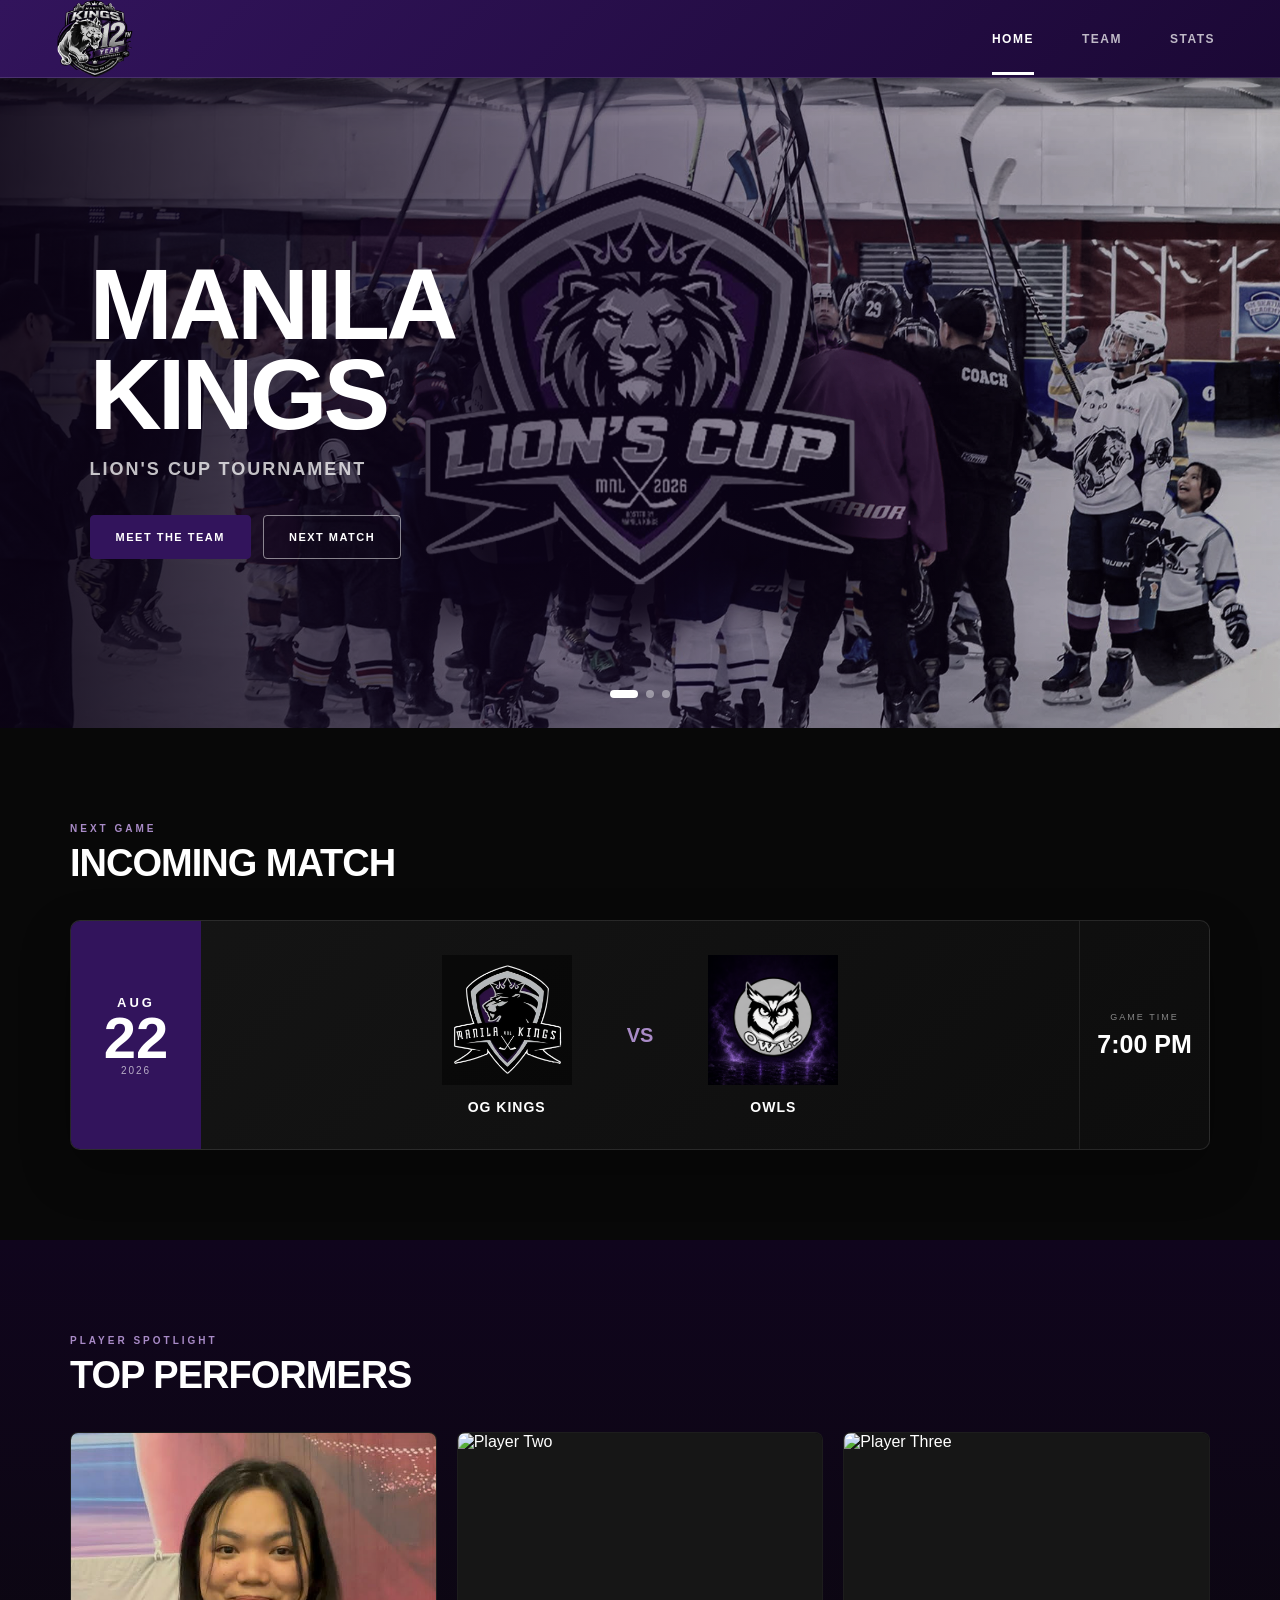
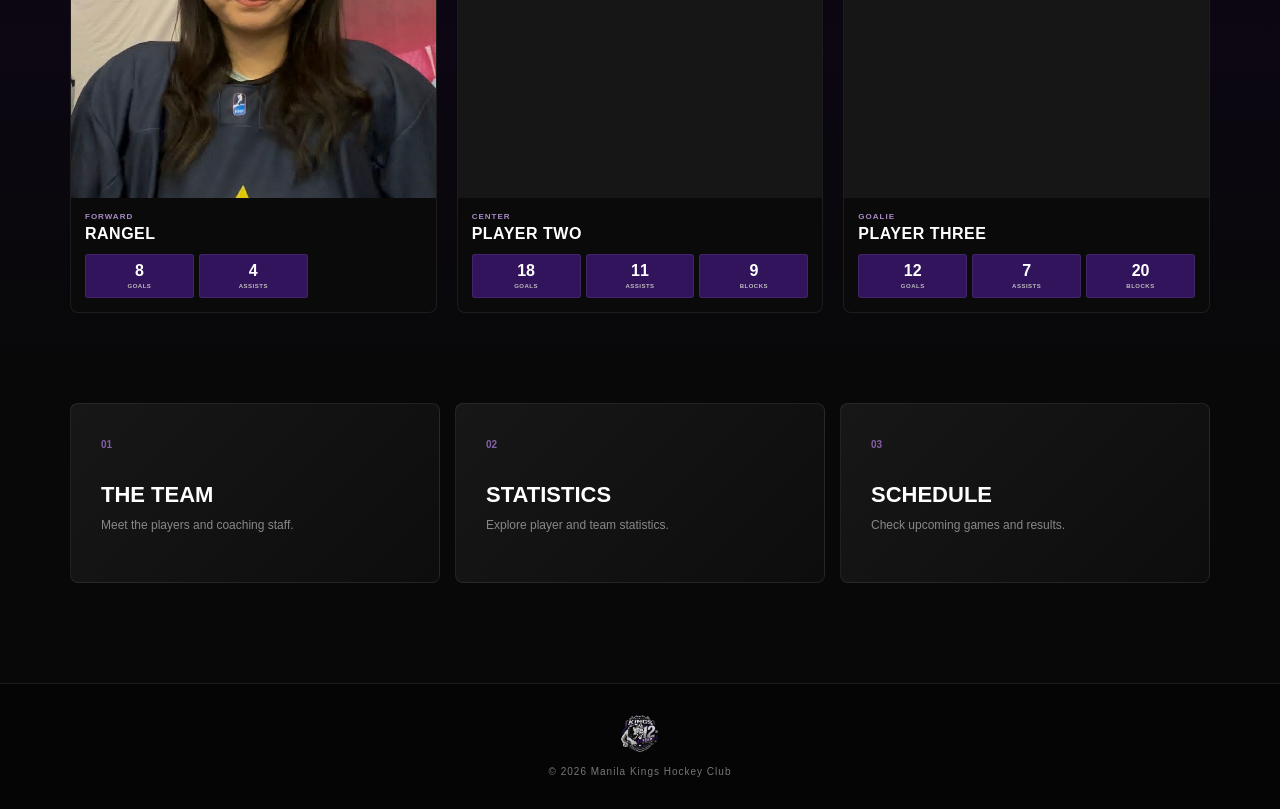
==== commit 785b694d: "Update index.html" ====
--- a/index.html
+++ b/index.html
@@ -10,7 +10,7 @@
 
     <title>Manila Kings | Home</title>
 
-    <link rel="stylesheet" href="css/style.css">
+    <link rel="stylesheet" href="style.css">
 
 </head>
 
@@ -537,7 +537,7 @@
 
 
 
-    <script src="js/script.js"></script>
+    <script src="script.js"></script>
 
 </body>
 
--- a/style.css
+++ b/style.css
@@ -0,0 +1,1746 @@
+/* =========================================
+   VARIABLES
+   ========================================= */
+
+:root {
+
+    --purple: #32145C;
+    --purple-dark: #16072B;
+    --purple-deep: #0D0419;
+    --purple-light: #51238A;
+
+    --black: #050505;
+    --black-2: #0A0A0A;
+
+    --white: #FFFFFF;
+    --silver: #BDBDBD;
+    --gray: #777777;
+
+}
+
+
+/* =========================================
+   RESET
+   ========================================= */
+
+* {
+    margin: 0;
+    padding: 0;
+
+    box-sizing: border-box;
+}
+
+
+html {
+    scroll-behavior: smooth;
+}
+
+
+body {
+
+    font-family:
+        Arial,
+        Helvetica,
+        sans-serif;
+
+    background:
+        radial-gradient(
+            circle at 20% 10%,
+            rgba(50,20,92,.25),
+            transparent 30%
+        ),
+
+        radial-gradient(
+            circle at 80% 80%,
+            rgba(50,20,92,.18),
+            transparent 35%
+        ),
+
+        var(--black);
+
+    color: white;
+
+    min-height: 100vh;
+}
+
+
+a {
+    text-decoration: none;
+    color: inherit;
+}
+
+
+/* =========================================
+   HEADER
+   ========================================= */
+
+.site-header {
+
+    height: 78px;
+
+    background:
+        linear-gradient(
+            135deg,
+            #32145C,
+            #1B0835
+        );
+
+    border-bottom:
+        1px solid
+        rgba(255,255,255,.12);
+
+    position: sticky;
+
+    top: 0;
+
+    z-index: 1000;
+
+    box-shadow:
+        0 5px 30px
+        rgba(0,0,0,.35);
+}
+
+
+.header-container {
+
+    max-width: 1250px;
+
+    height: 100%;
+
+    margin: auto;
+
+    padding:
+        0 30px;
+
+    display: flex;
+
+    align-items: center;
+
+    justify-content: space-between;
+}
+
+
+.logo-link {
+
+    display: flex;
+
+    align-items: center;
+
+    height: 100%;
+}
+
+
+.header-logo {
+    width: 100px;
+    height: 80px;
+    object-fit: contain;
+}
+
+.header-logo:hover {
+
+    transform:
+        scale(1.08);
+}
+
+
+/* =========================================
+   NAVIGATION
+   ========================================= */
+
+.main-nav {
+
+    display: flex;
+
+    align-items: center;
+
+    gap: 8px;
+}
+
+
+.main-nav a {
+
+    position: relative;
+
+    padding:
+        29px 20px;
+
+    color:
+        rgba(255,255,255,.72);
+
+    font-size: 12px;
+
+    font-weight: 700;
+
+    letter-spacing: 1.5px;
+
+    transition:
+        color .25s ease;
+}
+
+
+.main-nav a:hover,
+.main-nav a.active {
+
+    color: white;
+}
+
+
+.main-nav a::after {
+
+    content: "";
+
+    position: absolute;
+
+    left: 20px;
+
+    right: 20px;
+
+    bottom: 0;
+
+    height: 3px;
+
+    background: white;
+
+    transform:
+        scaleX(0);
+
+    transition:
+        transform .25s ease;
+}
+
+
+.main-nav a:hover::after,
+.main-nav a.active::after {
+
+    transform:
+        scaleX(1);
+}
+
+
+/* =========================================
+   HERO
+   ========================================= */
+
+.hero {
+
+    height: 650px;
+
+    position: relative;
+
+    overflow: hidden;
+}
+
+
+.hero-slideshow {
+
+    position: absolute;
+
+    inset: 0;
+}
+
+
+.slide {
+
+    position: absolute;
+
+    inset: 0;
+
+    background-size: cover;
+
+    background-position: center;
+
+    opacity: 0;
+
+    transform: scale(1.05);
+
+    transition:
+        opacity 1s ease,
+        transform 6s ease;
+}
+
+
+.slide.active {
+
+    opacity: 1;
+
+    transform: scale(1);
+}
+
+
+.hero-overlay {
+
+    position: absolute;
+
+    inset: 0;
+
+    background:
+
+        linear-gradient(
+            90deg,
+            rgba(10,2,20,.92),
+            rgba(20,5,40,.55),
+            rgba(10,2,20,.25)
+        );
+}
+
+
+.hero-content {
+
+    position: absolute;
+
+    left: max(
+        7vw,
+        calc((100% - 1200px) / 2)
+    );
+
+    top: 50%;
+
+    transform:
+        translateY(-50%);
+
+    max-width: 650px;
+
+    z-index: 5;
+}
+
+
+.hero-small {
+
+    color:
+        #BFA7D8;
+
+    font-size: 13px;
+
+    font-weight: 700;
+
+    letter-spacing: 4px;
+
+    margin-bottom: 12px;
+}
+
+
+.hero h1 {
+
+    font-size:
+        clamp(50px, 8vw, 100px);
+
+    line-height: .9;
+
+    font-weight: 900;
+
+    letter-spacing: -4px;
+
+    text-transform: uppercase;
+}
+
+
+.hero-content p {
+
+    margin-top: 20px;
+
+    color:
+        rgba(255,255,255,.75);
+
+    font-size: 18px;
+
+    letter-spacing: 2px;
+
+    font-weight: 600;
+}
+
+
+/* =========================================
+   BUTTONS
+   ========================================= */
+
+.hero-buttons {
+
+    display: flex;
+
+    gap: 12px;
+
+    margin-top: 35px;
+}
+
+
+.btn {
+
+    padding:
+        15px 25px;
+
+    font-size: 11px;
+
+    font-weight: 800;
+
+    letter-spacing: 1.5px;
+
+    border-radius: 4px;
+
+    transition:
+        all .3s ease;
+}
+
+
+.btn-primary {
+
+    background:
+        var(--purple);
+
+    color: white;
+
+    border:
+        1px solid
+        var(--purple);
+}
+
+
+.btn-primary:hover {
+
+    background:
+        var(--purple-light);
+
+    transform:
+        translateY(-3px);
+}
+
+
+.btn-outline {
+
+    border:
+        1px solid
+        rgba(255,255,255,.5);
+
+    color: white;
+}
+
+
+.btn-outline:hover {
+
+    background: white;
+
+    color:
+        var(--purple);
+
+    transform:
+        translateY(-3px);
+}
+
+
+/* =========================================
+   SLIDE DOTS
+   ========================================= */
+
+.slide-dots {
+
+    position: absolute;
+
+    bottom: 30px;
+
+    left: 50%;
+
+    transform:
+        translateX(-50%);
+
+    display: flex;
+
+    gap: 8px;
+
+    z-index: 10;
+}
+
+
+.dot {
+
+    width: 8px;
+
+    height: 8px;
+
+    border-radius: 50%;
+
+    background:
+        rgba(255,255,255,.4);
+
+    cursor: pointer;
+
+    transition:
+        all .3s ease;
+}
+
+
+.dot.active {
+
+    width: 28px;
+
+    border-radius: 10px;
+
+    background:
+        white;
+}
+
+
+/* =========================================
+   GENERAL CONTAINER
+   ========================================= */
+
+.section-container {
+
+    max-width: 1200px;
+
+    margin: auto;
+
+    padding:
+        0 30px;
+}
+
+
+/* =========================================
+   SECTION HEADING
+   ========================================= */
+
+.section-heading {
+
+    margin-bottom: 35px;
+}
+
+
+.section-heading span {
+
+    color:
+        #A98BC7;
+
+    font-size: 10px;
+
+    font-weight: 800;
+
+    letter-spacing: 3px;
+}
+
+
+.section-heading h2 {
+
+    margin-top: 6px;
+
+    font-size: 38px;
+
+    font-weight: 900;
+
+    letter-spacing: -1px;
+}
+
+
+/* =========================================
+   MATCH SECTION
+   ========================================= */
+
+.match-section {
+
+    padding:
+        90px 0;
+
+    background:
+        #080808;
+}
+
+
+.match-card {
+
+    min-height: 230px;
+
+    display: grid;
+
+    grid-template-columns:
+        130px 1fr 130px;
+
+    align-items: center;
+
+    background:
+
+        linear-gradient(
+            135deg,
+            #151515,
+            #0D0D0D
+        );
+
+    border:
+        1px solid
+        rgba(255,255,255,.1);
+
+    border-radius: 10px;
+
+    overflow: hidden;
+
+    box-shadow:
+        0 20px 50px
+        rgba(0,0,0,.3);
+}
+
+
+/* DATE */
+
+.match-date {
+
+    height: 100%;
+
+    display: flex;
+
+    flex-direction: column;
+
+    justify-content: center;
+
+    align-items: center;
+
+    background:
+        var(--purple);
+
+    text-align: center;
+}
+
+
+.date-month {
+
+    font-size: 13px;
+
+    letter-spacing: 3px;
+
+    font-weight: 800;
+}
+
+
+.date-day {
+
+    font-size: 58px;
+
+    line-height: 55px;
+
+    font-weight: 900;
+}
+
+
+.date-year {
+
+    color:
+        rgba(255,255,255,.65);
+
+    font-size: 10px;
+
+    letter-spacing: 2px;
+}
+
+
+/* TEAMS */
+
+.match-teams {
+
+    display: flex;
+
+    justify-content: center;
+
+    align-items: center;
+
+    gap: 45px;
+}
+
+
+.match-team {
+
+    text-align: center;
+
+    min-width: 150px;
+}
+
+
+.match-team img {
+
+    width: 130px;
+
+    height: 130px;
+
+    object-fit: contain;
+
+    margin-bottom: 10px;
+}
+
+
+.match-team h3 {
+
+    font-size: 14px;
+
+    letter-spacing: 1px;
+}
+
+
+.vs {
+
+    font-size: 20px;
+
+    font-weight: 900;
+
+    color:
+        #A98BC7;
+}
+
+
+/* TIME */
+
+.match-time {
+
+    height: 100%;
+
+    display: flex;
+
+    flex-direction: column;
+
+    align-items: center;
+
+    justify-content: center;
+
+    border-left:
+        1px solid
+        rgba(255,255,255,.08);
+}
+
+
+.match-time span {
+
+    color:
+        #888;
+
+    font-size: 9px;
+
+    letter-spacing: 2px;
+
+    margin-bottom: 8px;
+}
+
+
+.match-time strong {
+
+    font-size: 25px;
+}
+
+
+/* =========================================
+   PERFORMERS
+   ========================================= */
+
+.performers-section {
+
+    padding:
+        90px 0;
+
+    background:
+        linear-gradient(
+            180deg,
+            #10051D,
+            #080808
+        );
+}
+
+
+
+
+
+
+
+
+
+
+.performer-number {
+
+    height: 100%;
+
+    width: 85px;
+
+    display: flex;
+
+    align-items: center;
+
+    justify-content: center;
+
+    background:
+        var(--purple);
+
+    font-size: 32px;
+
+    font-weight: 900;
+}
+
+
+
+
+
+
+
+
+.performer-stat {
+
+    padding:
+        20px;
+
+    text-align: center;
+
+    border-left:
+        1px solid
+        rgba(255,255,255,.08);
+}
+
+
+.performer-stat strong {
+
+    display: block;
+
+    font-size: 30px;
+
+    color:
+        #C7B2DA;
+}
+
+
+.performer-stat span {
+
+    font-size: 9px;
+
+    color:
+        #888;
+
+    letter-spacing: 1px;
+}
+
+
+/* =========================================
+   QUICK LINKS
+   ========================================= */
+
+.quick-section {
+
+    padding:
+        0 0 100px;
+
+    background:
+        #080808;
+}
+
+
+.quick-grid {
+
+    display: grid;
+
+    grid-template-columns:
+        repeat(3, 1fr);
+
+    gap: 15px;
+}
+
+
+.quick-card {
+
+    padding: 30px;
+
+    min-height: 180px;
+
+    background:
+        linear-gradient(
+            135deg,
+            #171717,
+            #0D0D0D
+        );
+
+    border:
+        1px solid
+        rgba(255,255,255,.08);
+
+    border-radius: 8px;
+
+    transition:
+        all .3s ease;
+}
+
+
+.quick-card:hover {
+
+    background:
+        linear-gradient(
+            135deg,
+            var(--purple),
+            var(--purple-dark)
+        );
+
+    transform:
+        translateY(-5px);
+}
+
+
+.quick-card > span {
+
+    color:
+        #8560A7;
+
+    font-size: 10px;
+
+    font-weight: 800;
+}
+
+
+.quick-card h3 {
+
+    margin-top: 30px;
+
+    font-size: 22px;
+}
+
+
+.quick-card p {
+
+    margin-top: 8px;
+
+    color:
+        #888;
+
+    font-size: 12px;
+
+    line-height: 1.6;
+}
+
+
+.quick-card:hover p {
+
+    color:
+        rgba(255,255,255,.7);
+}
+
+
+/* =========================================
+   PAGE HERO
+   ========================================= */
+
+.page-hero {
+
+    min-height: 360px;
+
+    display: flex;
+
+    align-items: center;
+
+    padding:
+        100px 7vw;
+
+    background:
+
+        linear-gradient(
+            120deg,
+            #16072B,
+            #32145C,
+            #080808
+        );
+
+    border-bottom:
+        1px solid
+        rgba(255,255,255,.08);
+}
+
+
+.page-hero span {
+
+    color:
+        #BFA7D8;
+
+    font-size: 11px;
+
+    font-weight: 800;
+
+    letter-spacing: 3px;
+}
+
+
+.page-hero h1 {
+
+    margin-top: 10px;
+
+    font-size:
+        clamp(50px, 7vw, 90px);
+
+    font-weight: 900;
+
+    letter-spacing: -3px;
+}
+
+
+.page-hero p {
+
+    margin-top: 15px;
+
+    color:
+        #AAA;
+
+    font-size: 15px;
+}
+
+
+/* =========================================
+   TEAMS PAGE
+   ========================================= */
+
+.teams-page {
+
+    padding:
+        90px 0 120px;
+}
+
+
+/* =========================================
+   TEAM GRID
+========================================= */
+
+.teams-grid {
+    display: grid;
+
+    /* Desktop: 2 smaller cards */
+    grid-template-columns: repeat(2, 360px);
+
+    justify-content: center;
+
+    gap: 25px;
+
+    width: 100%;
+}
+
+
+/* =========================================
+   TEAM CARD
+========================================= */
+
+.team-card {
+    width: 360px;
+
+    position: relative;
+
+    overflow: hidden;
+
+    display: flex;
+
+    flex-direction: column;
+
+    background: #111111;
+
+    border: 1px solid #51238A;
+
+    border-radius: 10px;
+
+    transition:
+        transform 0.35s ease,
+        border-color 0.35s ease;
+}
+
+
+.team-card:hover {
+    transform: translateY(-8px);
+
+    border-color: #6D3BA0;
+
+    box-shadow:
+        0 20px 50px rgba(50,20,92,.30);
+}
+
+
+/* =========================================
+   SQUARE IMAGE
+========================================= */
+
+.team-logo-container {
+    width: 100%;
+
+    aspect-ratio: 1 / 1;
+
+    display: flex;
+
+    justify-content: center;
+
+    align-items: center;
+
+    overflow: hidden;
+
+    padding: 0;
+}
+
+
+.team-logo-container img {
+    width: 100%;
+    height: 100%;
+
+    object-fit: cover;
+
+    object-position: center;
+
+    display: block;
+
+    transition:
+        transform 0.4s ease;
+}
+
+
+.team-card:hover .team-logo-container img {
+    transform: scale(1.05);
+}
+
+
+/* =========================================
+   NUMBER
+========================================= */
+
+.team-card-number {
+    position: absolute;
+
+    top: 15px;
+    left: 18px;
+
+    z-index: 5;
+
+    color: rgba(255,255,255,.75);
+
+    font-size: 40px;
+
+    font-weight: 900;
+}
+
+
+/* =========================================
+   TEAM INFO
+========================================= */
+
+.team-card-info {
+    padding: 20px;
+}
+
+
+.team-card-info span {
+    color: #9778B4;
+
+    font-size: 9px;
+
+    font-weight: 800;
+
+    letter-spacing: 2px;
+}
+
+
+.team-card-info h3 {
+    margin-top: 6px;
+
+    font-size: 24px;
+
+    font-weight: 900;
+}
+
+
+.team-card-info p {
+    margin-top: 15px;
+
+    color: #999999;
+
+    font-size: 10px;
+
+    font-weight: 800;
+
+    letter-spacing: 1px;
+}
+
+
+.team-card-info b {
+    color: white;
+
+    margin-left: 5px;
+}
+
+
+/* =========================================
+   TABLET
+========================================= */
+
+@media (max-width: 850px) {
+
+    .teams-grid {
+        grid-template-columns: repeat(2, minmax(0, 1fr));
+
+        gap: 18px;
+
+        padding: 0 20px;
+    }
+
+    .team-card {
+        width: 100%;
+    }
+
+}
+
+
+/* =========================================
+   MOBILE
+========================================= */
+
+@media (max-width: 600px) {
+
+    .teams-grid {
+        grid-template-columns: 1fr;
+
+        width: 100%;
+
+        padding: 0 20px;
+
+        gap: 20px;
+    }
+
+    .team-card {
+        width: 100%;
+
+        max-width: 360px;
+
+        margin: 0 auto;
+    }
+
+}
+
+
+/* =========================================
+   SMALL PHONES
+========================================= */
+
+@media (max-width: 380px) {
+
+    .teams-grid {
+        padding: 0 15px;
+    }
+
+    .team-card {
+        max-width: 100%;
+    }
+
+    .team-card-info {
+        padding: 17px;
+    }
+
+    .team-card-info h3 {
+        font-size: 21px;
+    }
+}
+
+
+/* =========================================
+   FOOTER
+========================================= */
+.site-footer { width:100%; padding:30px 20px; display:flex; flex-direction:column; align-items:center; justify-content:center; text-align:center; background:#050505; border-top:1px solid rgba(255,255,255,.1); gap:10px; }
+.site-footer img { width:40px; height:40px; object-fit:contain; display:block; margin:0; }
+.site-footer p { width:100%; margin:0; padding:0; color:#777; text-align:center; font-family:Arial,Helvetica,sans-serif; font-size:10px; font-weight:500; line-height:1.5; letter-spacing:1px; }
+
+@media (max-width:850px) { .site-header{height:70px;} .header-container{padding:0 20px;} .header-logo{width:85px;height:65px;} .main-nav{gap:2px;} .main-nav a{padding:25px 12px;font-size:11px;letter-spacing:1px;} .main-nav a::after{left:12px;right:12px;} }
+@media (max-width:600px) { .site-header{height:60px;} .header-container{width:100%;padding:0 12px;} .header-logo{width:65px;height:55px;} .main-nav{gap:0;} .main-nav a{padding:22px 7px;font-size:9px;letter-spacing:.5px;} .main-nav a::after{left:7px;right:7px;height:2px;} }
+@media (max-width:380px) { .site-header{height:56px;} .header-container{padding:0 8px;} .header-logo{width:55px;height:48px;} .main-nav a{padding:20px 5px;font-size:8px;letter-spacing:.3px;} .main-nav a::after{left:5px;right:5px;} }
+
+@media (max-width:600px) { .match-card{display:flex;flex-direction:column;min-height:0;} .match-date{width:100%;min-height:60px;padding:12px 10px;text-align:center;background:#32145C;color:#fff;box-sizing:border-box;} .match-teams{width:100%;display:flex;justify-content:center;align-items:center;gap:10px;padding:20px 10px 5px;box-sizing:border-box;} .match-team{flex:1;min-width:0;max-width:110px;text-align:center;} .match-team img{width:70px;height:70px;object-fit:contain;margin-bottom:7px;} .match-team h3{margin:0;font-size:11px;line-height:1.2;letter-spacing:.5px;white-space:normal;overflow-wrap:anywhere;} .vs{flex-shrink:0;font-size:15px;font-weight:900;color:#A98BC7;padding:0 2px;} .match-time{width:100%;height:auto;display:flex;flex-direction:column;align-items:center;justify-content:center;border-left:none;border-top:1px solid rgba(255,255,255,.08);margin-top:15px;padding:15px 0 5px;} .match-time span{color:#888;font-size:8px;letter-spacing:2px;margin-bottom:5px;} .match-time strong{font-size:20px;} }
+/* =========================================
+   RESPONSIVE SLIDESHOW
+========================================= */
+
+.slideshow {
+    width: 100%;
+    overflow: hidden;
+}
+
+.slideshow img {
+    width: 100%;
+    height: auto;
+    display: block;
+    object-fit: cover;
+}
+
+/* MOBILE */
+@media (max-width: 600px) {
+
+    .slideshow {
+        width: 100%;
+        max-width: 100%;
+        margin: 0;
+    }
+
+    .slideshow img {
+        width: 100%;
+        height: auto;
+        object-fit: cover;
+    }
+
+}
+
+
+/* SMALL PHONE */
+@media (max-width: 380px) {
+
+    .slideshow {
+        width: 100%;
+    }
+
+    .slideshow img {
+        width: 100%;
+        height: auto;
+    }
+}
+/* =========================================
+   HERO - MOBILE
+========================================= */
+
+@media (max-width: 600px) {
+
+    .hero {
+        min-height: 0;
+        height: 280px;
+
+        padding: 25px 20px;
+
+        display: flex;
+        align-items: center;
+        justify-content: flex-start;
+
+        overflow: hidden;
+    }
+
+    .hero-content {
+        width: 100%;
+        max-width: 100%;
+
+        text-align: left;
+    }
+
+    .hero h1 {
+        font-size: 28px;
+        line-height: 1.1;
+        margin-bottom: 8px;
+    }
+
+    .hero p {
+        font-size: 11px;
+        line-height: 1.4;
+    }
+
+}
+
+
+/* =========================================
+   SMALL PHONE
+========================================= */
+
+@media (max-width: 380px) {
+
+    .hero {
+        height: 230px;
+
+        padding: 20px 15px;
+
+        justify-content: flex-start;
+    }
+
+    .hero-content {
+        text-align: left;
+    }
+
+  .hero h1 {
+    width: fit-content;
+    max-width: 200px;
+    line-height: 0.95;
+     letter-spacing: 0px;
+}
+
+    .hero p {
+        font-size: 9px;
+    }
+
+}
+
+
+
+/* =========================================
+   TOP PERFORMERS
+========================================= */
+
+
+
+/* =========================================
+   PERFORMER CARD
+========================================= */
+
+
+
+/* =========================================
+   PLAYER IMAGE - 1:1
+========================================= */
+
+.performer-photo {
+    width: 100%;
+    aspect-ratio: 1 / 1;
+
+    overflow: hidden;
+
+    background: #161616;
+}
+
+.performer-photo img {
+    width: 100%;
+    height: 100%;
+
+    display: block;
+
+    object-fit: cover;
+    object-position: center;
+}
+
+
+/* =========================================
+   PLAYER INFO
+========================================= */
+
+
+
+
+
+/* =========================================
+   PLAYER STATS
+========================================= */
+
+
+
+
+/* =========================================
+   MOBILE - HORIZONTAL SWIPE
+========================================= */
+
+@media (max-width: 600px) {
+
+ 
+    
+
+
+    /* PLAYER CARD */
+
+    
+
+    /* IMAGE */
+
+    .performer-photo {
+        width: 100%;
+        aspect-ratio: 1 / 1;
+    }
+
+
+    /* TEXT */
+
+  
+
+
+    /* STATS */
+
+    
+}
+
+
+/* =========================================
+   SMALL PHONES
+========================================= */
+
+@media (max-width: 380px) {
+
+    
+
+   
+}
+/* =========================================
+   TOP PERFORMERS
+   ========================================= */
+
+.performers-section {
+    padding: 90px 0;
+    background: linear-gradient(
+        180deg,
+        #10051D,
+        #080808
+    );
+}
+
+
+/* =========================================
+   DESKTOP - 3 CARDS
+   ========================================= */
+
+.performers-grid {
+    display: grid;
+    grid-template-columns: repeat(3, 1fr);
+    gap: 20px;
+    width: 100%;
+}
+
+
+/* =========================================
+   PLAYER CARD
+   ========================================= */
+
+.performer-card {
+    min-width: 0;
+    overflow: hidden;
+
+    background: #0A0A0A;
+
+    border: 1px solid rgba(255,255,255,.08);
+    border-radius: 8px;
+
+    transition:
+        transform .3s ease,
+        border-color .3s ease;
+}
+
+.performer-card:hover {
+    transform: translateY(-5px);
+
+    border-color:
+        rgba(80,35,138,.7);
+}
+
+
+/* =========================================
+   PLAYER IMAGE - 1:1
+   ========================================= */
+
+.performer-photo {
+    width: 100%;
+    aspect-ratio: 1 / 1;
+
+    overflow: hidden;
+
+    background: #161616;
+}
+
+.performer-photo img {
+    width: 100%;
+    height: 100%;
+
+    display: block;
+
+    object-fit: cover;
+    object-position: center;
+}
+
+
+/* =========================================
+   PLAYER INFORMATION
+   ========================================= */
+
+.performer-info {
+    padding: 14px;
+}
+
+.performer-info > span {
+    display: block;
+
+    margin-bottom: 4px;
+
+    color: #A98BC7;
+
+    font-size: 8px;
+    font-weight: 700;
+
+    letter-spacing: 1px;
+
+    text-transform: uppercase;
+}
+
+.performer-info h3 {
+    margin: 0 0 12px;
+
+    color: #FFFFFF;
+
+    font-size: 16px;
+    line-height: 1.1;
+
+    font-weight: 800;
+
+    letter-spacing: .5px;
+}
+
+
+/* =========================================
+   STATS
+   ========================================= */
+
+.performer-stats {
+    display: grid;
+
+    grid-template-columns: repeat(3, 1fr);
+
+    gap: 5px;
+}
+
+.stat-box {
+    padding: 8px 4px;
+
+    text-align: center;
+
+    background: #32145C;
+
+    border: 1px solid rgba(255,255,255,.08);
+
+    border-radius: 3px;
+}
+
+.stat-box strong {
+    display: block;
+
+    color: #FFFFFF;
+
+    font-size: 16px;
+    line-height: 1;
+
+    font-weight: 800;
+}
+
+.stat-box small {
+    display: block;
+
+    margin-top: 4px;
+
+    color: #BDBDBD;
+
+    font-size: 6px;
+    line-height: 1;
+
+    font-weight: 700;
+
+    letter-spacing: .5px;
+}
+
+
+/* =========================================
+   MOBILE - SWIPE
+   ========================================= */
+
+@media (max-width: 600px) {
+
+    .performers-section {
+        padding: 60px 0;
+    }
+
+    .performers-grid {
+
+        display: flex;
+
+        flex-direction: row;
+
+        gap: 12px;
+
+        width: 100%;
+
+        overflow-x: auto;
+        overflow-y: hidden;
+
+        padding:
+            5px 20px 15px;
+
+        scroll-snap-type:
+            x mandatory;
+
+        -webkit-overflow-scrolling:
+            touch;
+
+        scrollbar-width: none;
+    }
+
+
+    .performers-grid::-webkit-scrollbar {
+        display: none;
+    }
+
+
+    /* ONE LARGE CARD */
+
+    .performer-card {
+
+        flex: 0 0 78%;
+
+        width: 78%;
+
+        min-width: 78%;
+
+        scroll-snap-align: start;
+    }
+
+
+    /* IMAGE */
+
+    .performer-photo {
+        width: 100%;
+
+        aspect-ratio: 1 / 1;
+    }
+
+
+    /* TEXT */
+
+    .performer-info {
+        padding: 10px;
+    }
+
+    .performer-info > span {
+        font-size: 7px;
+
+        margin-bottom: 3px;
+    }
+
+    .performer-info h3 {
+        font-size: 13px;
+
+        margin-bottom: 9px;
+    }
+
+
+    /* STATS */
+
+    .stat-box {
+        padding: 7px 3px;
+    }
+
+    .stat-box strong {
+        font-size: 14px;
+    }
+
+    .stat-box small {
+        font-size: 6px;
+    }
+
+}
+
+
+/* =========================================
+   SMALL PHONES
+   ========================================= */
+
+@media (max-width: 380px) {
+
+    .performers-grid {
+        gap: 10px;
+
+        padding-left: 10px;
+        padding-right: 10px;
+    }
+
+    .performer-card {
+        flex: 0 0 82%;
+
+        width: 82%;
+        min-width: 82%;
+    }
+
+    .performer-info h3 {
+        font-size: 12px;
+    }
+
+    .stat-box strong {
+        font-size: 13px;
+    }
+
+}
+
+
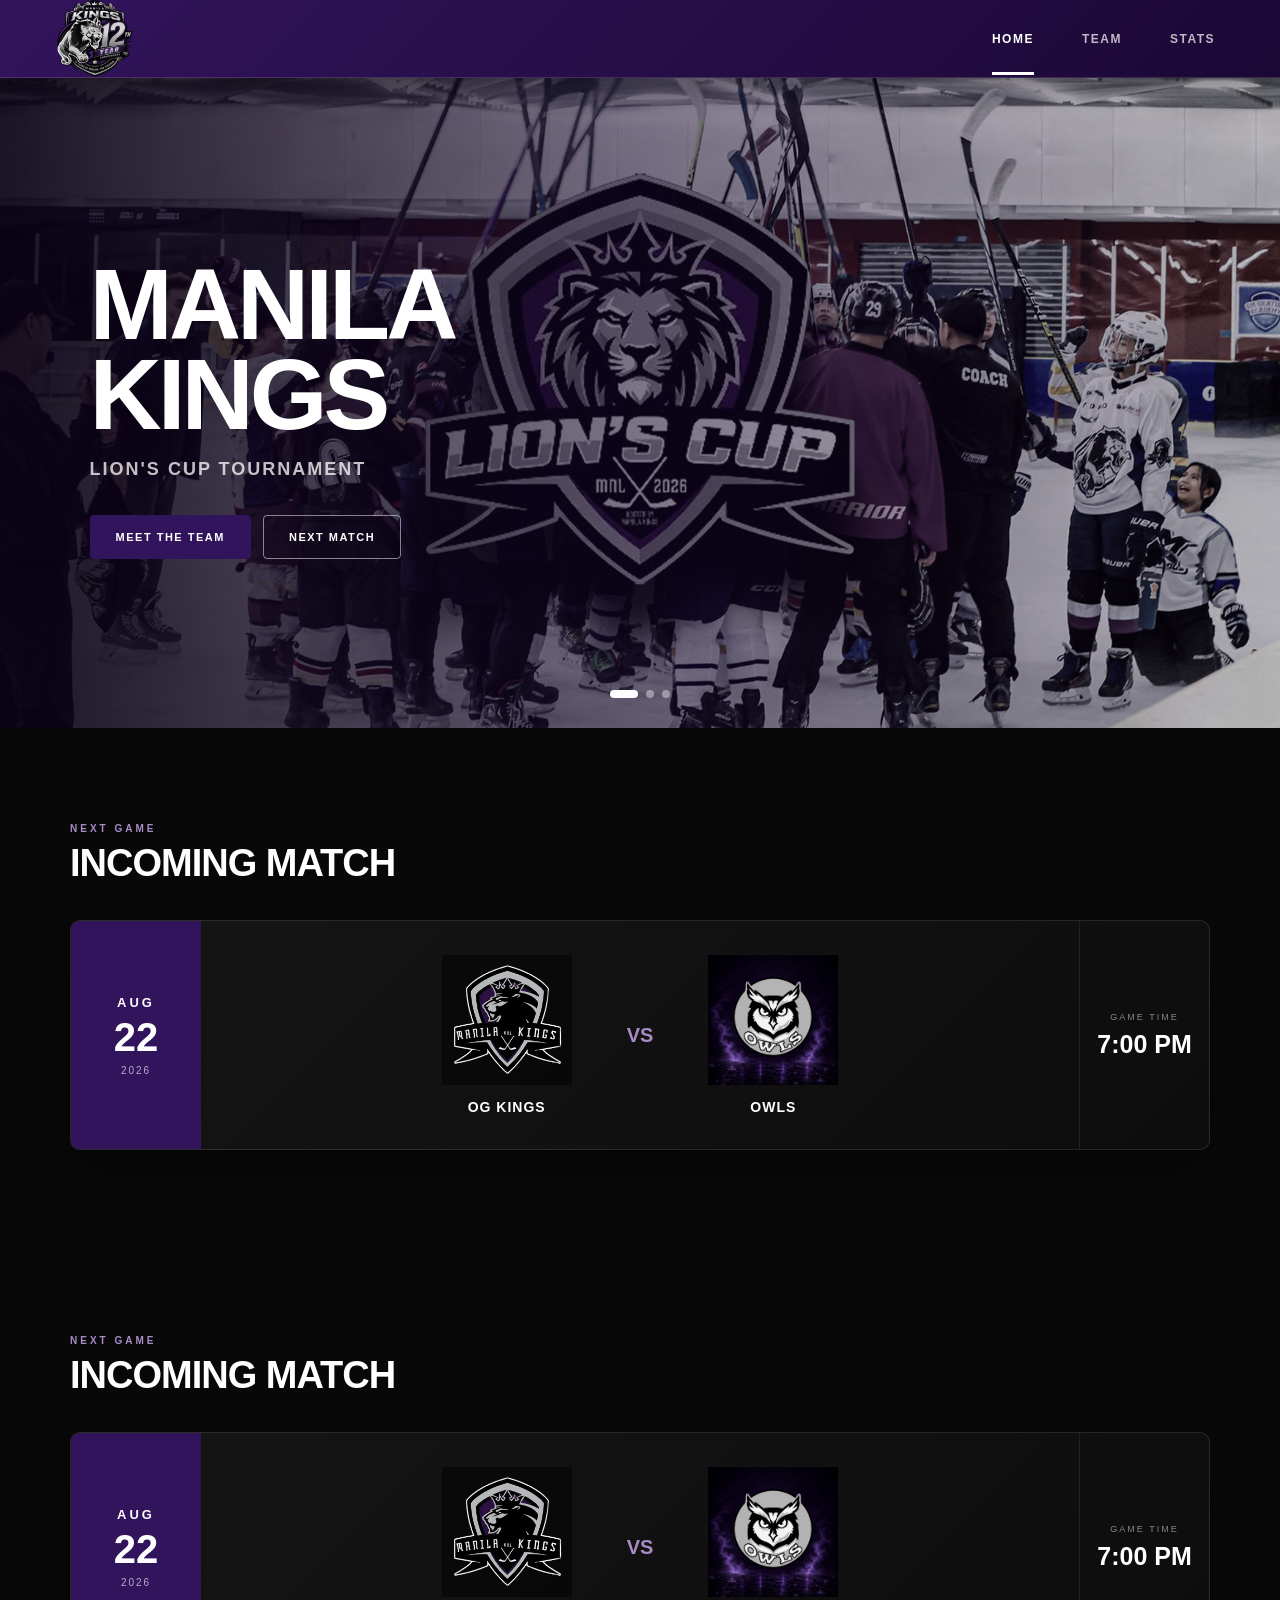
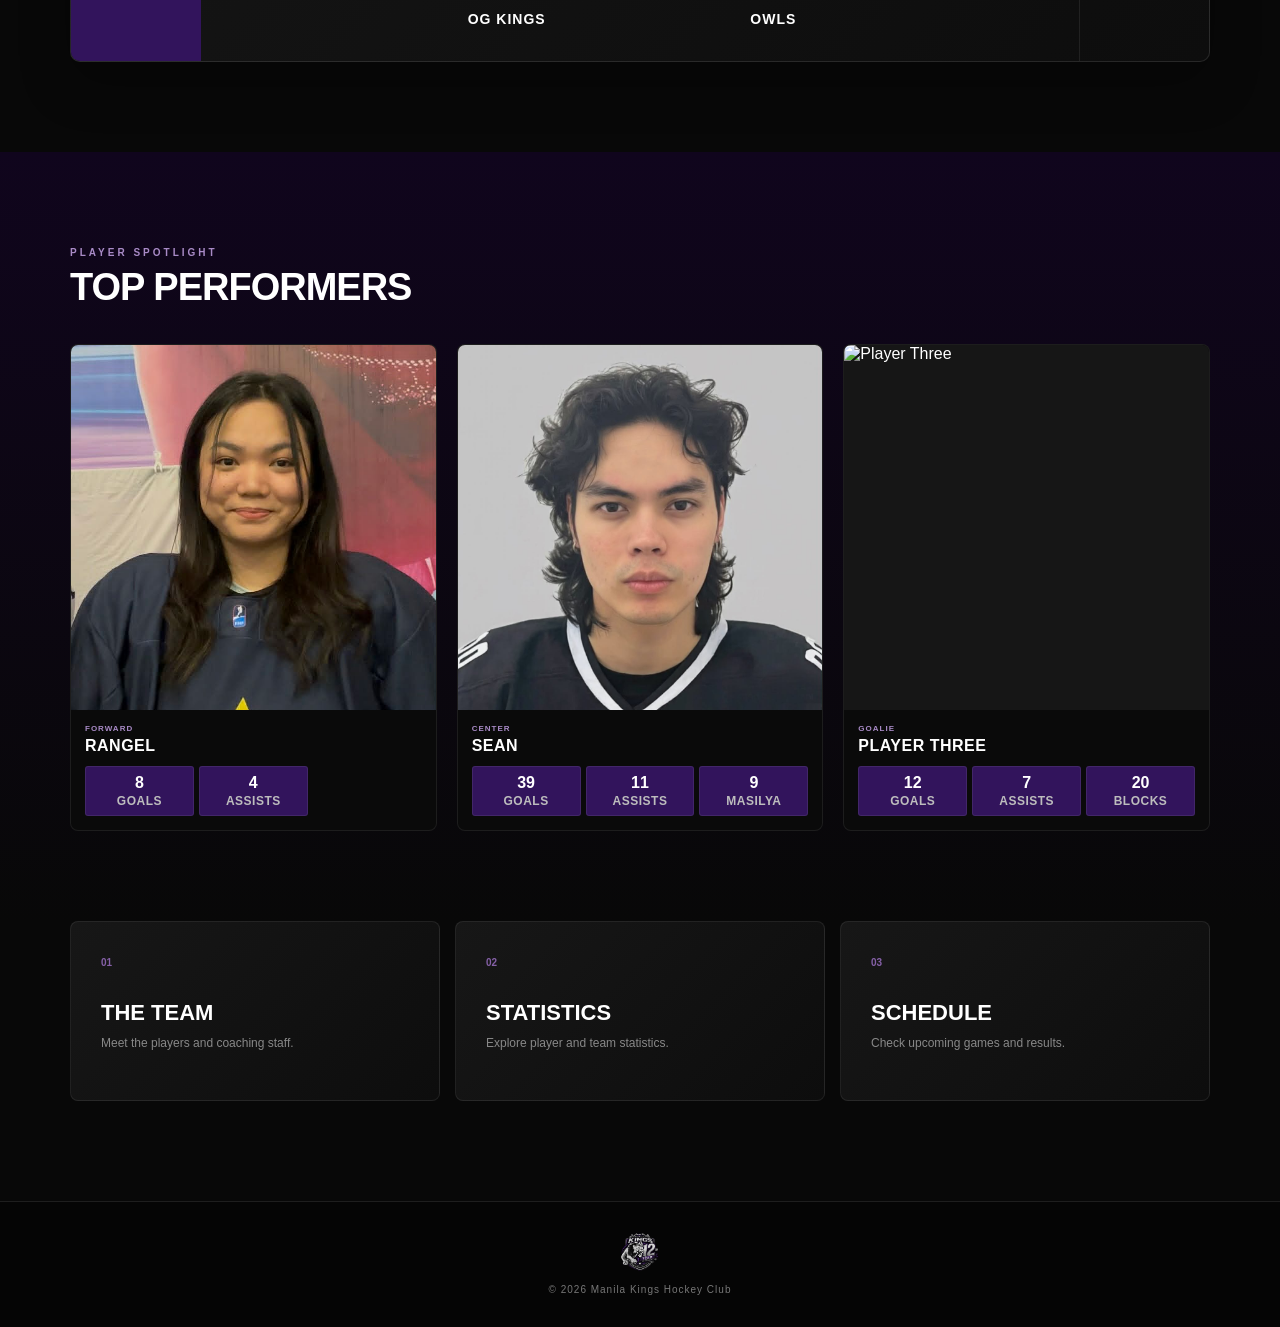
==== commit 83b49077: "Update index.html" ====
--- a/index.html
+++ b/index.html
@@ -10,12 +10,12 @@
 
     <title>Manila Kings | Home</title>
 
-    <link rel="stylesheet" href="style.css">
+    <link rel="stylesheet" href="css/style.css">
 
 </head>
 
 <body>
-
+ 
 
     <!-- =========================================
          HEADER
@@ -257,7 +257,115 @@
             </div>
 
         </section>
-
+ <section class="match-section"
+                 id="match">
+
+            <div class="section-container">
+
+
+                <div class="section-heading">
+
+                    <span>
+                        NEXT GAME
+                    </span>
+
+                    <h2>
+                        INCOMING MATCH
+                    </h2>
+
+                </div>
+
+
+                <div class="match-card">
+
+
+                    <!-- DATE -->
+
+                    <div class="match-date">
+
+                        <span class="date-month">
+                            AUG
+                        </span>
+
+                        <span class="date-day">
+                            22
+                        </span>
+
+                        <span class="date-year">
+                            2026
+                        </span>
+
+                    </div>
+
+
+
+                    <!-- TEAMS -->
+
+                    <div class="match-teams">
+
+
+                        <div class="match-team">
+
+                            <img
+                                src="ogkingslogo.png"
+                                alt="Manila Kings"
+                            >
+
+                            <h3>
+                                OG KINGS
+                            </h3>
+
+                        </div>
+
+
+                        <div class="vs">
+
+                            <span>
+                                VS
+                            </span>
+
+                        </div>
+
+
+                        <div class="match-team">
+
+                            <img
+                                src="OWLS.png"
+                                alt="Opponent"
+                            >
+
+                            <h3>
+                                OWLS
+                            </h3>
+
+                        </div>
+
+
+                    </div>
+
+
+
+                    <!-- TIME -->
+
+                    <div class="match-time">
+
+                        <span>
+                            GAME TIME
+                        </span>
+
+                        <strong>
+                            7:00 PM
+                        </strong>
+
+                    </div>
+
+
+                </div>
+
+
+            </div>
+
+        </section>
 
 
        <!-- =========================================
@@ -337,7 +445,7 @@
                 <div class="performer-photo">
 
                     <img
-                        src="PLAYER2.png"
+                        src="tpsean.jpg"
                         alt="Player Two"
                     >
 
@@ -351,14 +459,14 @@
                     </span>
 
                     <h3>
-                        PLAYER TWO
+                        SEAN
                     </h3>
 
 
                     <div class="performer-stats">
 
                         <div class="stat-box">
-                            <strong>18</strong>
+                            <strong>39</strong>
                             <small>GOALS</small>
                         </div>
 
@@ -369,7 +477,7 @@
 
                         <div class="stat-box">
                             <strong>9</strong>
-                            <small>BLOCKS</small>
+                            <small>MASILYA</small>
                         </div>
 
                     </div>
@@ -537,7 +645,7 @@
 
 
 
-    <script src="script.js"></script>
+    <script src="js/script.js"></script>
 
 </body>
 
--- a/css/style.css
+++ b/css/style.css
@@ -0,0 +1,1824 @@
+/* =========================================
+   VARIABLES
+   ========================================= */
+
+:root {
+
+    --purple: #32145C;
+    --purple-dark: #16072B;
+    --purple-deep: #0D0419;
+    --purple-light: #51238A;
+
+    --black: #050505;
+    --black-2: #0A0A0A;
+
+    --white: #FFFFFF;
+    --silver: #BDBDBD;
+    --gray: #777777;
+
+}
+
+
+/* =========================================
+   RESET
+   ========================================= */
+
+* {
+    margin: 0;
+    padding: 0;
+
+    box-sizing: border-box;
+}
+
+
+html {
+    scroll-behavior: smooth;
+}
+
+
+body {
+
+    font-family:
+        Arial,
+        Helvetica,
+        sans-serif;
+
+    background:
+        radial-gradient(
+            circle at 20% 10%,
+            rgba(50,20,92,.25),
+            transparent 30%
+        ),
+
+        radial-gradient(
+            circle at 80% 80%,
+            rgba(50,20,92,.18),
+            transparent 35%
+        ),
+
+        var(--black);
+
+    color: white;
+
+    min-height: 100vh;
+}
+
+
+a {
+    text-decoration: none;
+    color: inherit;
+}
+
+
+/* =========================================
+   HEADER
+   ========================================= */
+
+.site-header {
+
+    height: 78px;
+
+    background:
+        linear-gradient(
+            135deg,
+            #32145C,
+            #1B0835
+        );
+
+    border-bottom:
+        1px solid
+        rgba(255,255,255,.12);
+
+    position: sticky;
+
+    top: 0;
+
+    z-index: 1000;
+
+    box-shadow:
+        0 5px 30px
+        rgba(0,0,0,.35);
+}
+
+
+.header-container {
+
+    max-width: 1250px;
+
+    height: 100%;
+
+    margin: auto;
+
+    padding:
+        0 30px;
+
+    display: flex;
+
+    align-items: center;
+
+    justify-content: space-between;
+}
+
+
+.logo-link {
+
+    display: flex;
+
+    align-items: center;
+
+    height: 100%;
+}
+
+
+.header-logo {
+    width: 100px;
+    height: 80px;
+    object-fit: contain;
+}
+
+.header-logo:hover {
+
+    transform:
+        scale(1.08);
+}
+
+
+/* =========================================
+   NAVIGATION
+   ========================================= */
+
+.main-nav {
+
+    display: flex;
+
+    align-items: center;
+
+    gap: 8px;
+}
+
+
+.main-nav a {
+
+    position: relative;
+
+    padding:
+        29px 20px;
+
+    color:
+        rgba(255,255,255,.72);
+
+    font-size: 12px;
+
+    font-weight: 700;
+
+    letter-spacing: 1.5px;
+
+    transition:
+        color .25s ease;
+}
+
+
+.main-nav a:hover,
+.main-nav a.active {
+
+    color: white;
+}
+
+
+.main-nav a::after {
+
+    content: "";
+
+    position: absolute;
+
+    left: 20px;
+
+    right: 20px;
+
+    bottom: 0;
+
+    height: 3px;
+
+    background: white;
+
+    transform:
+        scaleX(0);
+
+    transition:
+        transform .25s ease;
+}
+
+
+.main-nav a:hover::after,
+.main-nav a.active::after {
+
+    transform:
+        scaleX(1);
+}
+
+
+/* =========================================
+   HERO
+   ========================================= */
+
+.hero {
+
+    height: 650px;
+
+    position: relative;
+
+    overflow: hidden;
+}
+
+
+.hero-slideshow {
+
+    position: absolute;
+
+    inset: 0;
+}
+
+
+.slide {
+
+    position: absolute;
+
+    inset: 0;
+
+    background-size: cover;
+
+    background-position: center;
+
+    opacity: 0;
+
+    transform: scale(1.05);
+
+    transition:
+        opacity 1s ease,
+        transform 6s ease;
+}
+
+
+.slide.active {
+
+    opacity: 1;
+
+    transform: scale(1);
+}
+
+
+.hero-overlay {
+
+    position: absolute;
+
+    inset: 0;
+
+    background:
+
+        linear-gradient(
+            90deg,
+            rgba(10,2,20,.92),
+            rgba(20,5,40,.55),
+            rgba(10,2,20,.25)
+        );
+}
+
+
+.hero-content {
+
+    position: absolute;
+
+    left: max(
+        7vw,
+        calc((100% - 1200px) / 2)
+    );
+
+    top: 50%;
+
+    transform:
+        translateY(-50%);
+
+    max-width: 650px;
+
+    z-index: 5;
+}
+
+
+.hero-small {
+
+    color:
+        #BFA7D8;
+
+    font-size: 13px;
+
+    font-weight: 700;
+
+    letter-spacing: 4px;
+
+    margin-bottom: 12px;
+}
+
+
+.hero h1 {
+
+    font-size:
+        clamp(50px, 8vw, 100px);
+
+    line-height: .9;
+
+    font-weight: 900;
+
+    letter-spacing: -4px;
+
+    text-transform: uppercase;
+}
+
+
+.hero-content p {
+
+    margin-top: 20px;
+
+    color:
+        rgba(255,255,255,.75);
+
+    font-size: 18px;
+
+    letter-spacing: 2px;
+
+    font-weight: 600;
+}
+
+
+/* =========================================
+   BUTTONS
+   ========================================= */
+
+.hero-buttons {
+
+    display: flex;
+
+    gap: 12px;
+
+    margin-top: 35px;
+}
+
+
+.btn {
+
+    padding:
+        15px 25px;
+
+    font-size: 11px;
+
+    font-weight: 800;
+
+    letter-spacing: 1.5px;
+
+    border-radius: 4px;
+
+    transition:
+        all .3s ease;
+}
+
+
+.btn-primary {
+
+    background:
+        var(--purple);
+
+    color: white;
+
+    border:
+        1px solid
+        var(--purple);
+}
+
+
+.btn-primary:hover {
+
+    background:
+        var(--purple-light);
+
+    transform:
+        translateY(-3px);
+}
+
+
+.btn-outline {
+
+    border:
+        1px solid
+        rgba(255,255,255,.5);
+
+    color: white;
+}
+
+
+.btn-outline:hover {
+
+    background: white;
+
+    color:
+        var(--purple);
+
+    transform:
+        translateY(-3px);
+}
+
+
+/* =========================================
+   SLIDE DOTS
+   ========================================= */
+
+.slide-dots {
+
+    position: absolute;
+
+    bottom: 30px;
+
+    left: 50%;
+
+    transform:
+        translateX(-50%);
+
+    display: flex;
+
+    gap: 8px;
+
+    z-index: 10;
+}
+
+
+.dot {
+
+    width: 8px;
+
+    height: 8px;
+
+    border-radius: 50%;
+
+    background:
+        rgba(255,255,255,.4);
+
+    cursor: pointer;
+
+    transition:
+        all .3s ease;
+}
+
+
+.dot.active {
+
+    width: 28px;
+
+    border-radius: 10px;
+
+    background:
+        white;
+}
+
+
+/* =========================================
+   GENERAL CONTAINER
+   ========================================= */
+
+.section-container {
+
+    max-width: 1200px;
+
+    margin: auto;
+
+    padding:
+        0 30px;
+}
+
+
+/* =========================================
+   SECTION HEADING
+   ========================================= */
+
+.section-heading {
+
+    margin-bottom: 35px;
+}
+
+
+.section-heading span {
+
+    color:
+        #A98BC7;
+
+    font-size: 10px;
+
+    font-weight: 800;
+
+    letter-spacing: 3px;
+}
+
+
+.section-heading h2 {
+
+    margin-top: 6px;
+
+    font-size: 38px;
+
+    font-weight: 900;
+
+    letter-spacing: -1px;
+}
+
+
+/* =========================================
+   MATCH SECTION
+   ========================================= */
+
+.match-section {
+
+    padding:
+        90px 0;
+
+    background:
+        #080808;
+}
+
+
+.match-card {
+
+    min-height: 230px;
+
+    display: grid;
+
+    grid-template-columns:
+        130px 1fr 130px;
+
+    align-items: center;
+
+    background:
+
+        linear-gradient(
+            135deg,
+            #151515,
+            #0D0D0D
+        );
+
+    border:
+        1px solid
+        rgba(255,255,255,.1);
+
+    border-radius: 10px;
+
+    overflow: hidden;
+
+    box-shadow:
+        0 20px 50px
+        rgba(0,0,0,.3);
+}
+
+
+/* DATE */
+
+.match-date {
+
+    height: 100%;
+
+    display: flex;
+
+    flex-direction: column;
+
+    justify-content: center;
+
+    align-items: center;
+
+    background:
+        var(--purple);
+
+    text-align: center;
+}
+
+
+.date-month {
+
+    font-size: 13px;
+
+    letter-spacing: 3px;
+
+    font-weight: 800;
+}
+
+
+.date-day {
+
+    font-size: 40px;
+
+    line-height: 55px;
+
+    font-weight: 900;
+}
+
+
+.date-year {
+
+    color:
+        rgba(255,255,255,.65);
+
+    font-size: 10px;
+
+    letter-spacing: 2px;
+}
+
+
+/* TEAMS */
+
+.match-teams {
+
+    display: flex;
+
+    justify-content: center;
+
+    align-items: center;
+
+    gap: 45px;
+}
+
+
+.match-team {
+
+    text-align: center;
+
+    min-width: 150px;
+}
+
+
+.match-team img {
+
+    width: 130px;
+
+    height: 130px;
+
+    object-fit: contain;
+
+    margin-bottom: 10px;
+}
+
+
+.match-team h3 {
+
+    font-size: 14px;
+
+    letter-spacing: 1px;
+}
+
+
+.vs {
+
+    font-size: 20px;
+
+    font-weight: 900;
+
+    color:
+        #A98BC7;
+}
+
+
+/* TIME */
+
+.match-time {
+
+    height: 100%;
+
+    display: flex;
+
+    flex-direction: column;
+
+    align-items: center;
+
+    justify-content: center;
+
+    border-left:
+        1px solid
+        rgba(255,255,255,.08);
+}
+
+
+.match-time span {
+
+    color:
+        #888;
+
+    font-size: 9px;
+
+    letter-spacing: 2px;
+
+    margin-bottom: 8px;
+}
+
+
+.match-time strong {
+
+    font-size: 25px;
+}
+
+
+/* =========================================
+   PERFORMERS
+   ========================================= */
+
+.performers-section {
+
+    padding:
+        90px 0;
+
+    background:
+        linear-gradient(
+            180deg,
+            #10051D,
+            #080808
+        );
+}
+
+
+
+
+
+
+
+
+
+
+.performer-number {
+
+    height: 100%;
+
+    width: 85px;
+
+    display: flex;
+
+    align-items: center;
+
+    justify-content: center;
+
+    background:
+        var(--purple);
+
+    font-size: 32px;
+
+    font-weight: 900;
+}
+
+
+
+
+
+
+
+
+.performer-stat {
+
+    padding:
+        20px;
+
+    text-align: center;
+
+    border-left:
+        1px solid
+        rgba(255,255,255,.08);
+}
+
+
+.performer-stat strong {
+
+    display: block;
+
+    font-size: 30px;
+
+    color:
+        #C7B2DA;
+}
+
+
+.performer-stat span {
+
+    font-size: 9px;
+
+    color:
+        #888;
+
+    letter-spacing: 1px;
+}
+
+
+/* =========================================
+   QUICK LINKS
+   ========================================= */
+
+.quick-section {
+
+    padding:
+        0 0 100px;
+
+    background:
+        #080808;
+}
+
+
+.quick-grid {
+
+    display: grid;
+
+    grid-template-columns:
+        repeat(3, 1fr);
+
+    gap: 15px;
+}
+
+
+.quick-card {
+
+    padding: 30px;
+
+    min-height: 180px;
+
+    background:
+        linear-gradient(
+            135deg,
+            #171717,
+            #0D0D0D
+        );
+
+    border:
+        1px solid
+        rgba(255,255,255,.08);
+
+    border-radius: 8px;
+
+    transition:
+        all .3s ease;
+}
+
+
+.quick-card:hover {
+
+    background:
+        linear-gradient(
+            135deg,
+            var(--purple),
+            var(--purple-dark)
+        );
+
+    transform:
+        translateY(-5px);
+}
+
+
+.quick-card > span {
+
+    color:
+        #8560A7;
+
+    font-size: 10px;
+
+    font-weight: 800;
+}
+
+
+.quick-card h3 {
+
+    margin-top: 30px;
+
+    font-size: 22px;
+}
+
+
+.quick-card p {
+
+    margin-top: 8px;
+
+    color:
+        #888;
+
+    font-size: 12px;
+
+    line-height: 1.6;
+}
+
+
+.quick-card:hover p {
+
+    color:
+        rgba(255,255,255,.7);
+}
+
+
+/* =========================================
+   PAGE HERO
+   ========================================= */
+
+.page-hero {
+
+    min-height: 360px;
+
+    display: flex;
+
+    align-items: center;
+
+    padding:
+        100px 7vw;
+
+    background:
+
+        linear-gradient(
+            120deg,
+            #16072B,
+            #32145C,
+            #080808
+        );
+
+    border-bottom:
+        1px solid
+        rgba(255,255,255,.08);
+}
+
+
+.page-hero span {
+
+    color:
+        #BFA7D8;
+
+    font-size: 11px;
+
+    font-weight: 800;
+
+    letter-spacing: 3px;
+}
+
+
+.page-hero h1 {
+
+    margin-top: 10px;
+
+    font-size:
+        clamp(50px, 7vw, 90px);
+
+    font-weight: 900;
+
+    letter-spacing: -3px;
+}
+
+
+.page-hero p {
+
+    margin-top: 15px;
+
+    color:
+        #AAA;
+
+    font-size: 15px;
+}
+
+
+/* =========================================
+   TEAMS PAGE
+   ========================================= */
+
+.teams-page {
+
+    padding:
+        90px 0 120px;
+}
+
+
+/* =========================================
+   TEAM GRID
+========================================= */
+
+.teams-grid {
+    display: grid;
+
+    /* Desktop: 2 smaller cards */
+    grid-template-columns: repeat(2, 360px);
+
+    justify-content: center;
+
+    gap: 25px;
+
+    width: 100%;
+}
+
+
+/* =========================================
+   TEAM CARD
+========================================= */
+
+.team-card {
+    width: 360px;
+
+    position: relative;
+
+    overflow: hidden;
+
+    display: flex;
+
+    flex-direction: column;
+
+    background: #111111;
+
+    border: 1px solid #51238A;
+
+    border-radius: 10px;
+
+    transition:
+        transform 0.35s ease,
+        border-color 0.35s ease;
+}
+
+
+.team-card:hover {
+    transform: translateY(-8px);
+
+    border-color: #6D3BA0;
+
+    box-shadow:
+        0 20px 50px rgba(50,20,92,.30);
+}
+
+
+/* =========================================
+   SQUARE IMAGE
+========================================= */
+
+.team-logo-container {
+    width: 100%;
+
+    aspect-ratio: 1 / 1;
+
+    display: flex;
+
+    justify-content: center;
+
+    align-items: center;
+
+    overflow: hidden;
+
+    padding: 0;
+}
+
+
+.team-logo-container img {
+    width: 100%;
+    height: 100%;
+
+    object-fit: cover;
+
+    object-position: center;
+
+    display: block;
+
+    transition:
+        transform 0.4s ease;
+}
+
+
+.team-card:hover .team-logo-container img {
+    transform: scale(1.05);
+}
+
+
+/* =========================================
+   NUMBER
+========================================= */
+
+.team-card-number {
+    position: absolute;
+
+    top: 15px;
+    left: 18px;
+
+    z-index: 5;
+
+    color: rgba(255,255,255,.75);
+
+    font-size: 40px;
+
+    font-weight: 900;
+}
+
+
+/* =========================================
+   TEAM INFO
+========================================= */
+
+.team-card-info {
+    padding: 20px;
+}
+
+
+.team-card-info span {
+    color: #9778B4;
+
+    font-size: 9px;
+
+    font-weight: 800;
+
+    letter-spacing: 2px;
+}
+
+
+.team-card-info h3 {
+    margin-top: 6px;
+
+    font-size: 24px;
+
+    font-weight: 900;
+}
+
+
+.team-card-info p {
+    margin-top: 15px;
+
+    color: #999999;
+
+    font-size: 10px;
+
+    font-weight: 800;
+
+    letter-spacing: 1px;
+}
+
+
+.team-card-info b {
+    color: white;
+
+    margin-left: 5px;
+}
+
+
+/* =========================================
+   TABLET
+========================================= */
+
+@media (max-width: 850px) {
+
+    .teams-grid {
+        grid-template-columns: repeat(2, minmax(0, 1fr));
+
+        gap: 18px;
+
+        padding: 0 20px;
+    }
+
+    .team-card {
+        width: 100%;
+    }
+
+}
+
+
+/* =========================================
+   MOBILE
+========================================= */
+
+@media (max-width: 600px) {
+
+    .teams-grid {
+        grid-template-columns: 1fr;
+
+        width: 100%;
+
+        padding: 0 20px;
+
+        gap: 20px;
+    }
+
+    .team-card {
+        width: 100%;
+
+        max-width: 360px;
+
+        margin: 0 auto;
+    }
+
+}
+
+
+/* =========================================
+   SMALL PHONES
+========================================= */
+
+@media (max-width: 380px) {
+
+    .teams-grid {
+        padding: 0 15px;
+    }
+
+    .team-card {
+        max-width: 100%;
+    }
+
+    .team-card-info {
+        padding: 17px;
+    }
+
+    .team-card-info h3 {
+        font-size: 21px;
+    }
+}
+
+
+/* =========================================
+   FOOTER
+========================================= */
+.site-footer { width:100%; padding:30px 20px; display:flex; flex-direction:column; align-items:center; justify-content:center; text-align:center; background:#050505; border-top:1px solid rgba(255,255,255,.1); gap:10px; }
+.site-footer img { width:40px; height:40px; object-fit:contain; display:block; margin:0; }
+.site-footer p { width:100%; margin:0; padding:0; color:#777; text-align:center; font-family:Arial,Helvetica,sans-serif; font-size:10px; font-weight:500; line-height:1.5; letter-spacing:1px; }
+
+@media (max-width:850px) { .site-header{height:70px;} .header-container{padding:0 20px;} .header-logo{width:85px;height:65px;} .main-nav{gap:2px;} .main-nav a{padding:25px 12px;font-size:11px;letter-spacing:1px;} .main-nav a::after{left:12px;right:12px;} }
+@media (max-width:600px) { .site-header{height:60px;} .header-container{width:100%;padding:0 12px;} .header-logo{width:65px;height:55px;} .main-nav{gap:0;} .main-nav a{padding:22px 7px;font-size:9px;letter-spacing:.5px;} .main-nav a::after{left:7px;right:7px;height:2px;} }
+@media (max-width:380px) { .site-header{height:56px;} .header-container{padding:0 8px;} .header-logo{width:55px;height:48px;} .main-nav a{padding:20px 5px;font-size:8px;letter-spacing:.3px;} .main-nav a::after{left:5px;right:5px;} }
+
+@media (max-width:600px) { .match-card{display:flex;flex-direction:column;min-height:0;} .match-date{width:100%;min-height:60px;padding:12px 10px;text-align:center;background:#32145C;color:#fff;box-sizing:border-box;} .match-teams{width:100%;display:flex;justify-content:center;align-items:center;gap:10px;padding:20px 10px 5px;box-sizing:border-box;} .match-team{flex:1;min-width:0;max-width:110px;text-align:center;} .match-team img{width:70px;height:70px;object-fit:contain;margin-bottom:7px;} .match-team h3{margin:0;font-size:11px;line-height:1.2;letter-spacing:.5px;white-space:normal;overflow-wrap:anywhere;} .vs{flex-shrink:0;font-size:15px;font-weight:900;color:#A98BC7;padding:0 2px;} .match-time{width:100%;height:auto;display:flex;flex-direction:column;align-items:center;justify-content:center;border-left:none;border-top:1px solid rgba(255,255,255,.08);margin-top:15px;padding:15px 0 5px;} .match-time span{color:#888;font-size:8px;letter-spacing:2px;margin-bottom:5px;} .match-time strong{font-size:20px;} }
+/* =========================================
+   RESPONSIVE SLIDESHOW
+========================================= */
+
+.slideshow {
+    width: 100%;
+    overflow: hidden;
+}
+
+.slideshow img {
+    width: 100%;
+    height: auto;
+    display: block;
+    object-fit: cover;
+}
+
+/* MOBILE */
+@media (max-width: 600px) {
+
+    .slideshow {
+        width: 100%;
+        max-width: 100%;
+        margin: 0;
+    }
+
+    .slideshow img {
+        width: 100%;
+        height: auto;
+        object-fit: cover;
+    }
+
+}
+
+
+/* SMALL PHONE */
+@media (max-width: 380px) {
+
+    .slideshow {
+        width: 100%;
+    }
+
+    .slideshow img {
+        width: 100%;
+        height: auto;
+    }
+}
+/* =========================================
+   HERO - MOBILE
+========================================= */
+
+@media (max-width: 600px) {
+
+    .hero {
+        min-height: 0;
+        height: 280px;
+
+        padding: 25px 20px;
+
+        display: flex;
+        align-items: center;
+        justify-content: flex-start;
+
+        overflow: hidden;
+    }
+
+    .hero-content {
+        width: 100%;
+        max-width: 100%;
+
+        text-align: left;
+    }
+
+    .hero h1 {
+        font-size: 28px;
+        line-height: 1.1;
+        margin-bottom: 8px;
+    }
+
+    .hero p {
+        font-size: 11px;
+        line-height: 1.4;
+    }
+
+}
+
+
+/* =========================================
+   SMALL PHONE
+========================================= */
+
+@media (max-width: 380px) {
+
+    .hero {
+        height: 230px;
+
+        padding: 20px 15px;
+
+        justify-content: flex-start;
+    }
+
+    .hero-content {
+        text-align: left;
+    }
+
+  .hero h1 {
+    width: fit-content;
+    max-width: 200px;
+    line-height: 0.95;
+     letter-spacing: 0px;
+}
+
+    .hero p {
+        font-size: 9px;
+    }
+
+}
+
+
+
+/* =========================================
+   TOP PERFORMERS
+========================================= */
+
+
+
+/* =========================================
+   PERFORMER CARD
+========================================= */
+
+
+
+/* =========================================
+   PLAYER IMAGE - 1:1
+========================================= */
+
+.performer-photo {
+    width: 100%;
+    aspect-ratio: 1 / 1;
+
+    overflow: hidden;
+
+    background: #161616;
+}
+
+.performer-photo img {
+    width: 100%;
+    height: 100%;
+
+    display: block;
+
+    object-fit: cover;
+    object-position: center;
+}
+
+
+/* =========================================
+   PLAYER INFO
+========================================= */
+
+
+
+
+
+/* =========================================
+   PLAYER STATS
+========================================= */
+
+
+
+
+/* =========================================
+   MOBILE - HORIZONTAL SWIPE
+========================================= */
+
+@media (max-width: 600px) {
+
+ 
+    
+
+
+    /* PLAYER CARD */
+
+    
+
+    /* IMAGE */
+
+    .performer-photo {
+        width: 100%;
+        aspect-ratio: 1 / 1;
+    }
+
+
+    /* TEXT */
+
+  
+
+
+    /* STATS */
+
+    
+}
+
+
+/* =========================================
+   SMALL PHONES
+========================================= */
+
+@media (max-width: 380px) {
+
+    
+
+   
+}
+/* =========================================
+   TOP PERFORMERS
+   ========================================= */
+
+.performers-section {
+    padding: 90px 0;
+    background: linear-gradient(
+        180deg,
+        #10051D,
+        #080808
+    );
+}
+
+
+/* =========================================
+   DESKTOP - 3 CARDS
+   ========================================= */
+
+.performers-grid {
+    display: grid;
+    grid-template-columns: repeat(3, 1fr);
+    gap: 20px;
+    width: 100%;
+}
+
+
+/* =========================================
+   PLAYER CARD
+   ========================================= */
+
+.performer-card {
+    min-width: 0;
+    overflow: hidden;
+
+    background: #0A0A0A;
+
+    border: 1px solid rgba(255,255,255,.08);
+    border-radius: 8px;
+
+    transition:
+        transform .3s ease,
+        border-color .3s ease;
+}
+
+.performer-card:hover {
+    transform: translateY(-5px);
+
+    border-color:
+        rgba(80,35,138,.7);
+}
+
+
+/* =========================================
+   PLAYER IMAGE - 1:1
+   ========================================= */
+
+.performer-photo {
+    width: 100%;
+    aspect-ratio: 1 / 1;
+
+    overflow: hidden;
+
+    background: #161616;
+}
+
+.performer-photo img {
+    width: 100%;
+    height: 100%;
+
+    display: block;
+
+    object-fit: cover;
+    object-position: center;
+}
+
+
+/* =========================================
+   PLAYER INFORMATION
+   ========================================= */
+
+.performer-info {
+    padding: 14px;
+}
+
+.performer-info > span {
+    display: block;
+
+    margin-bottom: 4px;
+
+    color: #A98BC7;
+
+    font-size: 8px;
+    font-weight: 700;
+
+    letter-spacing: 1px;
+
+    text-transform: uppercase;
+}
+
+.performer-info h3 {
+    margin: 0 0 12px;
+
+    color: #FFFFFF;
+
+    font-size: 16px;
+    line-height: 1.1;
+
+    font-weight: 800;
+
+    letter-spacing: .5px;
+}
+
+
+/* =========================================
+   STATS
+   ========================================= */
+
+.performer-stats {
+    display: grid;
+
+    grid-template-columns: repeat(3, 1fr);
+
+    gap: 5px;
+}
+
+.stat-box {
+    padding: 8px 4px;
+
+    text-align: center;
+
+    background: #32145C;
+
+    border: 1px solid rgba(255,255,255,.08);
+
+    border-radius: 3px;
+}
+
+.stat-box strong {
+    display: block;
+
+    color: #FFFFFF;
+
+    font-size: 16px;
+    line-height: 1;
+
+    font-weight: 800;
+}
+
+.stat-box small {
+    display: block;
+
+    margin-top: 4px;
+
+    color: #BDBDBD;
+
+    font-size: 12px;
+    line-height: 1;
+
+    font-weight: 700;
+
+    letter-spacing: .5px;
+}
+
+
+/* =========================================
+   MOBILE - SWIPE
+   ========================================= */
+
+@media (max-width: 600px) {
+
+    .performers-section {
+        padding: 60px 0;
+    }
+
+    .performers-grid {
+
+        display: flex;
+
+        flex-direction: row;
+
+        gap: 12px;
+
+        width: 100%;
+
+        overflow-x: auto;
+        overflow-y: hidden;
+
+        padding:
+            5px 20px 15px;
+
+        scroll-snap-type:
+            x mandatory;
+
+        -webkit-overflow-scrolling:
+            touch;
+
+        scrollbar-width: none;
+    }
+
+
+    .performers-grid::-webkit-scrollbar {
+        display: none;
+    }
+
+
+    /* ONE LARGE CARD */
+
+    .performer-card {
+
+        flex: 0 0 78%;
+
+        width: 78%;
+
+        min-width: 78%;
+
+        scroll-snap-align: start;
+    }
+
+
+    /* IMAGE */
+
+    .performer-photo {
+        width: 100%;
+
+        aspect-ratio: 1 / 1;
+    }
+
+
+    /* TEXT */
+
+    .performer-info {
+        padding: 10px;
+    }
+
+    .performer-info > span {
+        font-size: 7px;
+
+        margin-bottom: 3px;
+    }
+
+    .performer-info h3 {
+        font-size: 13px;
+
+        margin-bottom: 9px;
+    }
+
+
+    /* STATS */
+
+    .stat-box {
+        padding: 7px 3px;
+    }
+
+    .stat-box strong {
+        font-size: 14px;
+    }
+
+    .stat-box small {
+        font-size: 6px;
+    }
+
+}
+
+
+/* =========================================
+   SMALL PHONES
+   ========================================= */
+
+@media (max-width: 380px) {
+
+    .performers-grid {
+        gap: 10px;
+
+        padding-left: 10px;
+        padding-right: 10px;
+    }
+
+    .performer-card {
+        flex: 0 0 82%;
+
+        width: 82%;
+        min-width: 82%;
+    }
+
+    .performer-info h3 {
+        font-size: 12px;
+    }
+
+    .stat-box strong {
+        font-size: 13px;
+    }
+}
+/* =========================================
+   QUICK LINKS - MOBILE SWIPE
+   ========================================= */
+
+@media (max-width: 600px) {
+
+    .quick-grid {
+        display: flex;
+        flex-direction: row;
+
+        gap: 12px;
+
+        width: 100%;
+
+        overflow-x: auto;
+        overflow-y: hidden;
+
+        padding: 5px 15px 15px;
+
+        box-sizing: border-box;
+
+        scroll-snap-type: x mandatory;
+
+        -webkit-overflow-scrolling: touch;
+
+        scrollbar-width: none;
+    }
+
+    /* Hide scrollbar */
+    .quick-grid::-webkit-scrollbar {
+        display: none;
+    }
+
+    /* One card at a time, same behavior as players */
+    .quick-card {
+        flex: 0 0 78%;
+
+        width: 78%;
+        min-width: 78%;
+
+        scroll-snap-align: start;
+
+        box-sizing: border-box;
+    }
+}
+
+
+/* =========================================
+   SMALL PHONES
+   ========================================= */
+
+@media (max-width: 380px) {
+
+    .quick-grid {
+        gap: 10px;
+
+        padding-left: 10px;
+        padding-right: 10px;
+    }
+
+    .quick-card {
+        flex: 0 0 82%;
+
+        width: 82%;
+        min-width: 82%;
+    }
+
+
+
+
+
+
+
+
+}
+
+
+
+
+
+
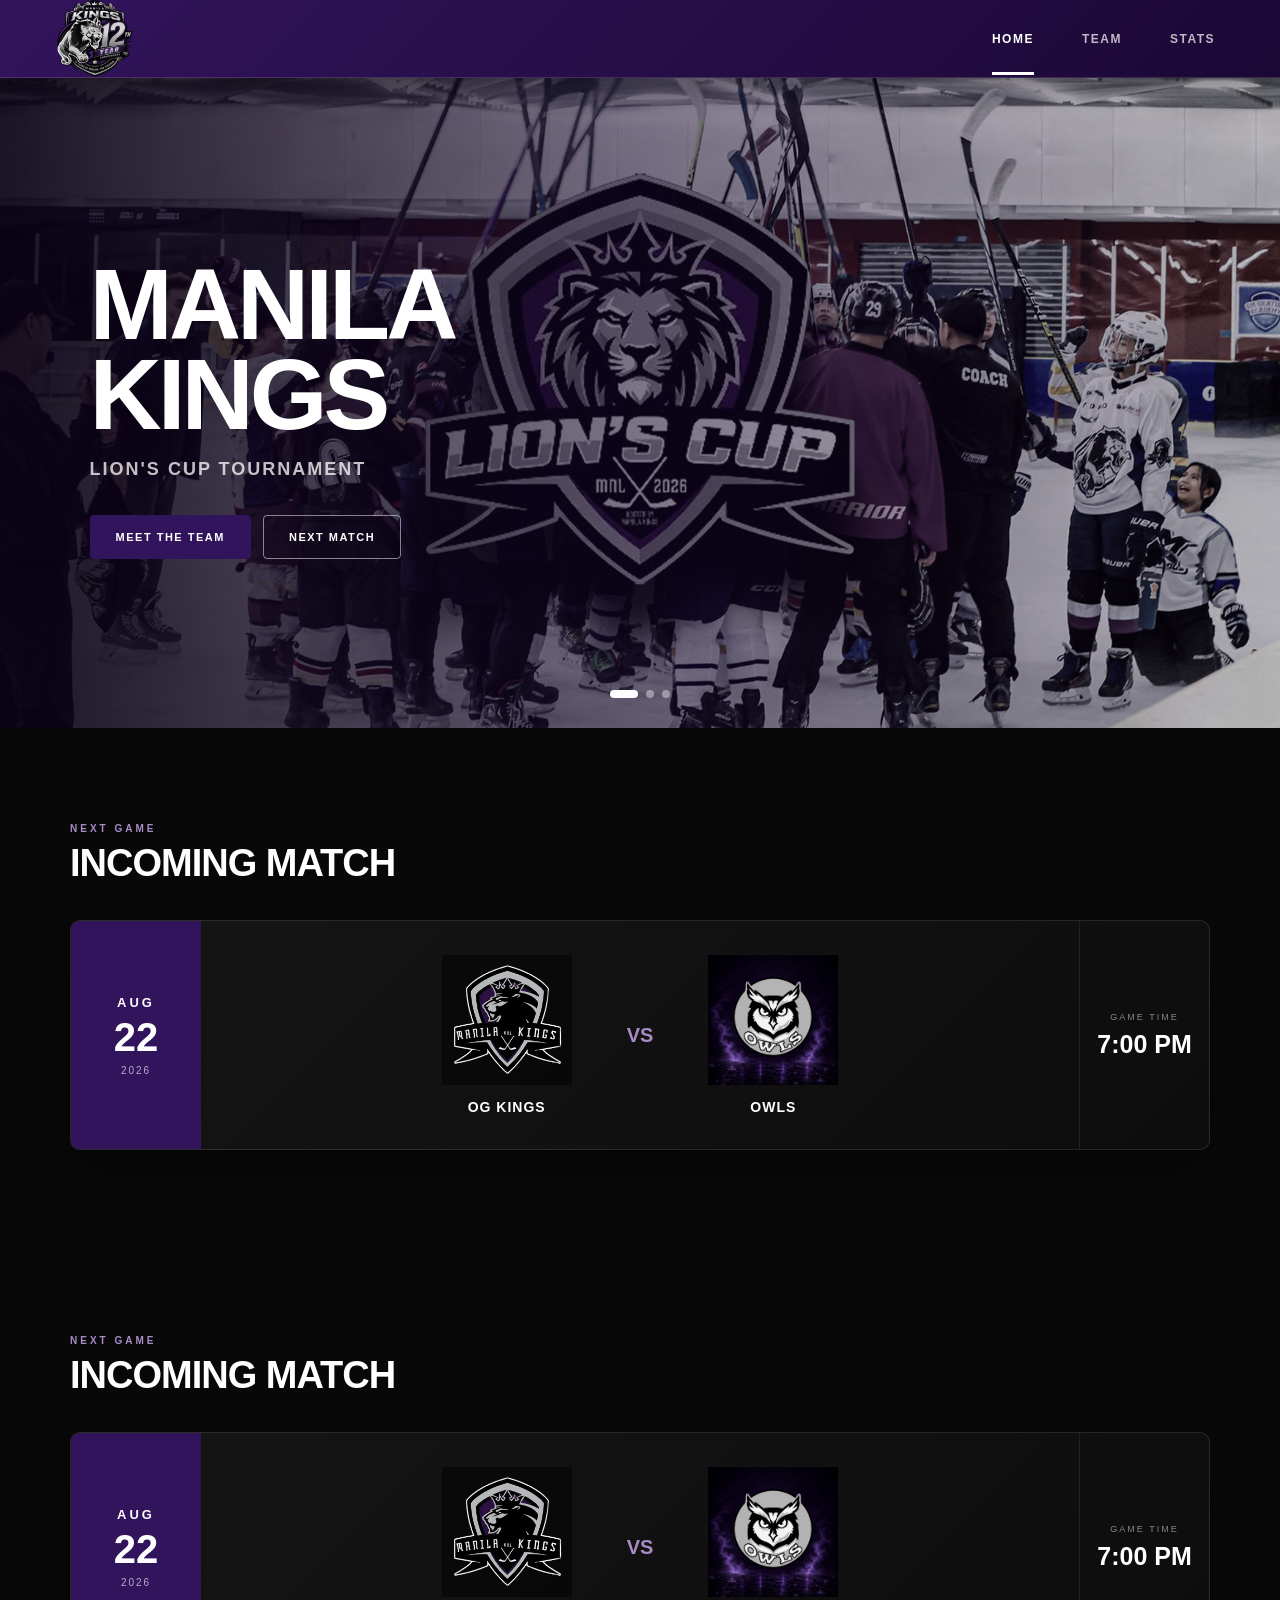
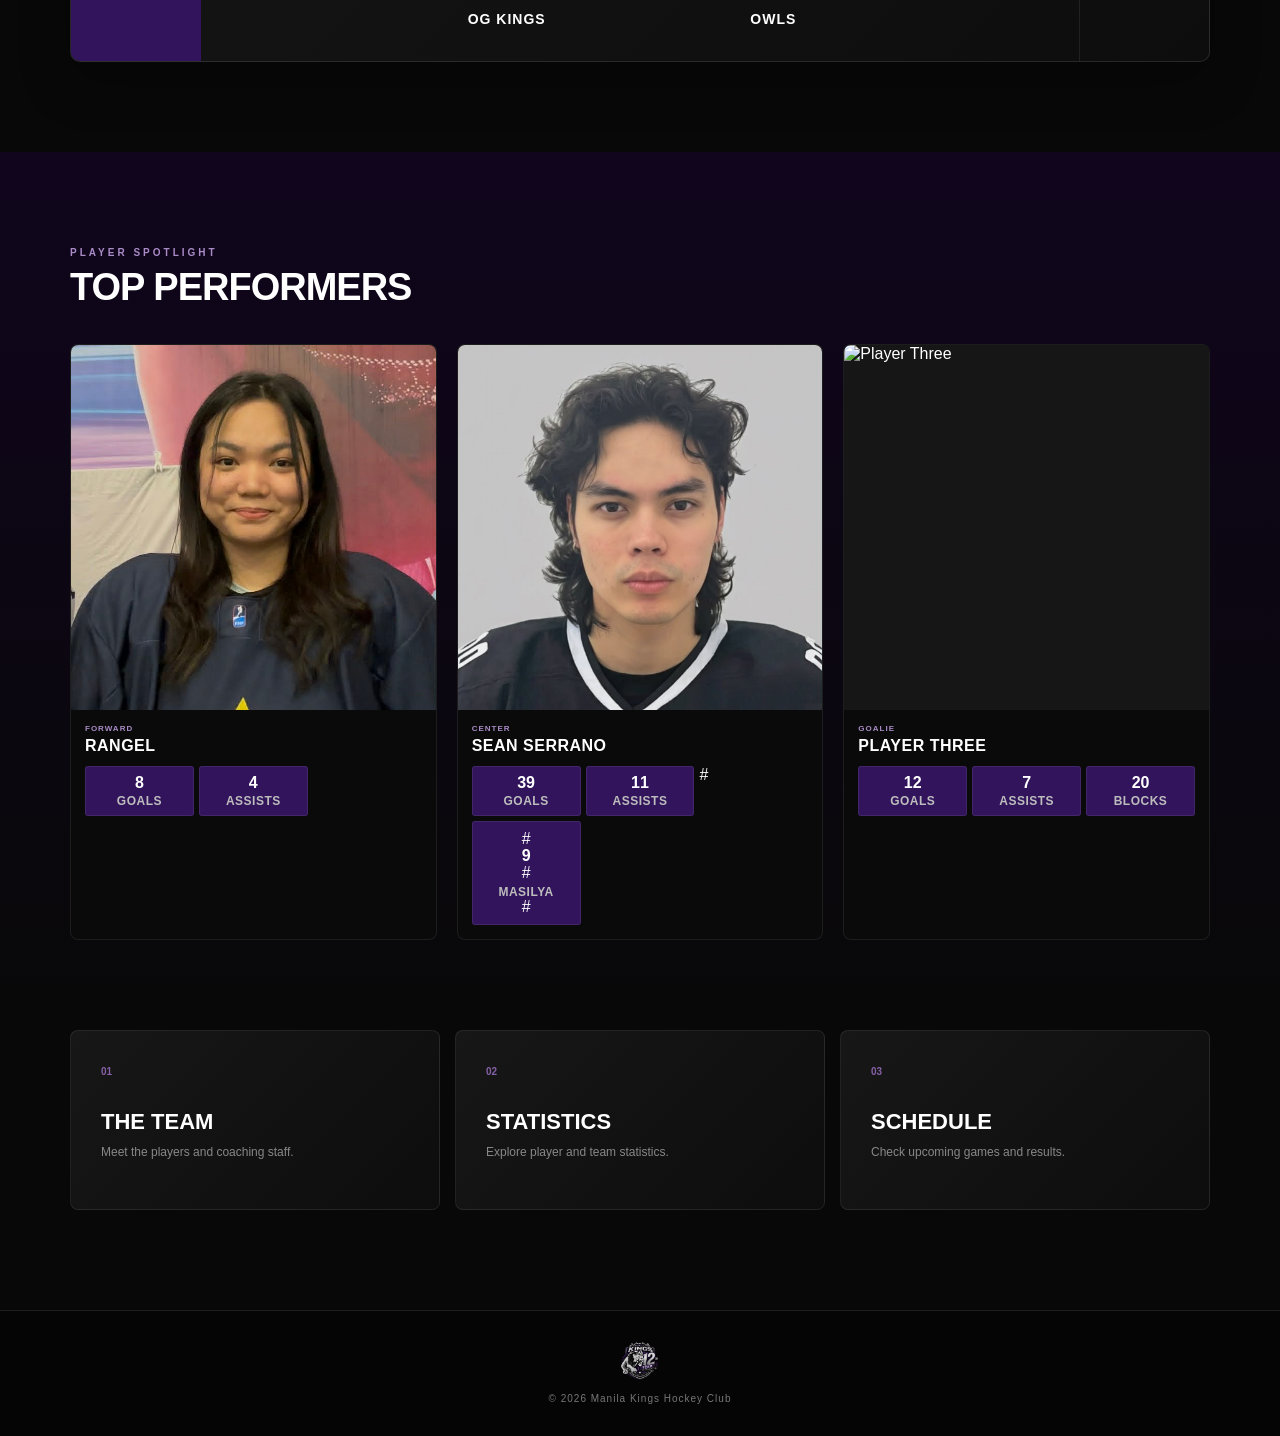
==== commit d6cef2b0: "Update index.html" ====
--- a/index.html
+++ b/index.html
@@ -459,7 +459,7 @@
                     </span>
 
                     <h3>
-                        SEAN
+                        SEAN SERRANO
                     </h3>
 
 
@@ -475,10 +475,10 @@
                             <small>ASSISTS</small>
                         </div>
 
-                        <div class="stat-box">
-                            <strong>9</strong>
-                            <small>MASILYA</small>
-                        </div>
+                    #    <div class="stat-box">
+                     #       <strong>9</strong>
+                     #       <small>MASILYA</small>
+                     #   </div>
 
                     </div>
 
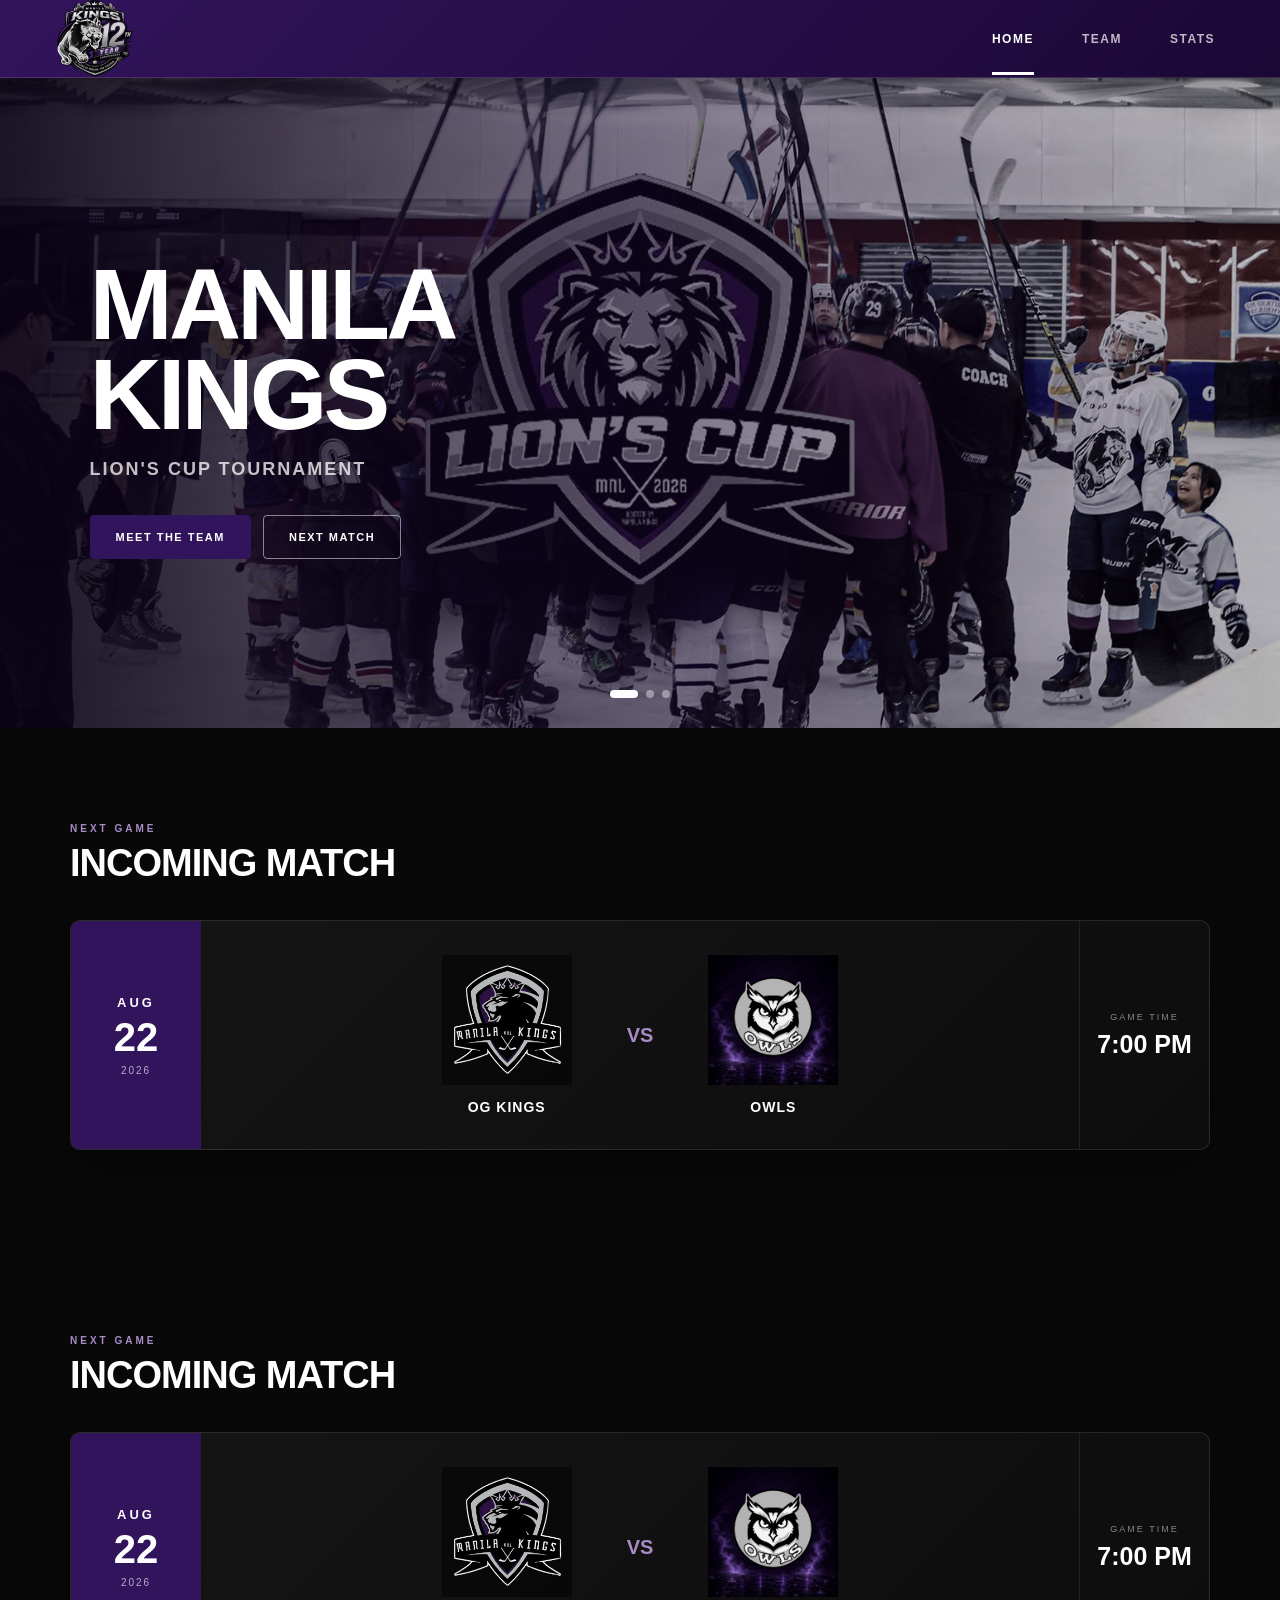
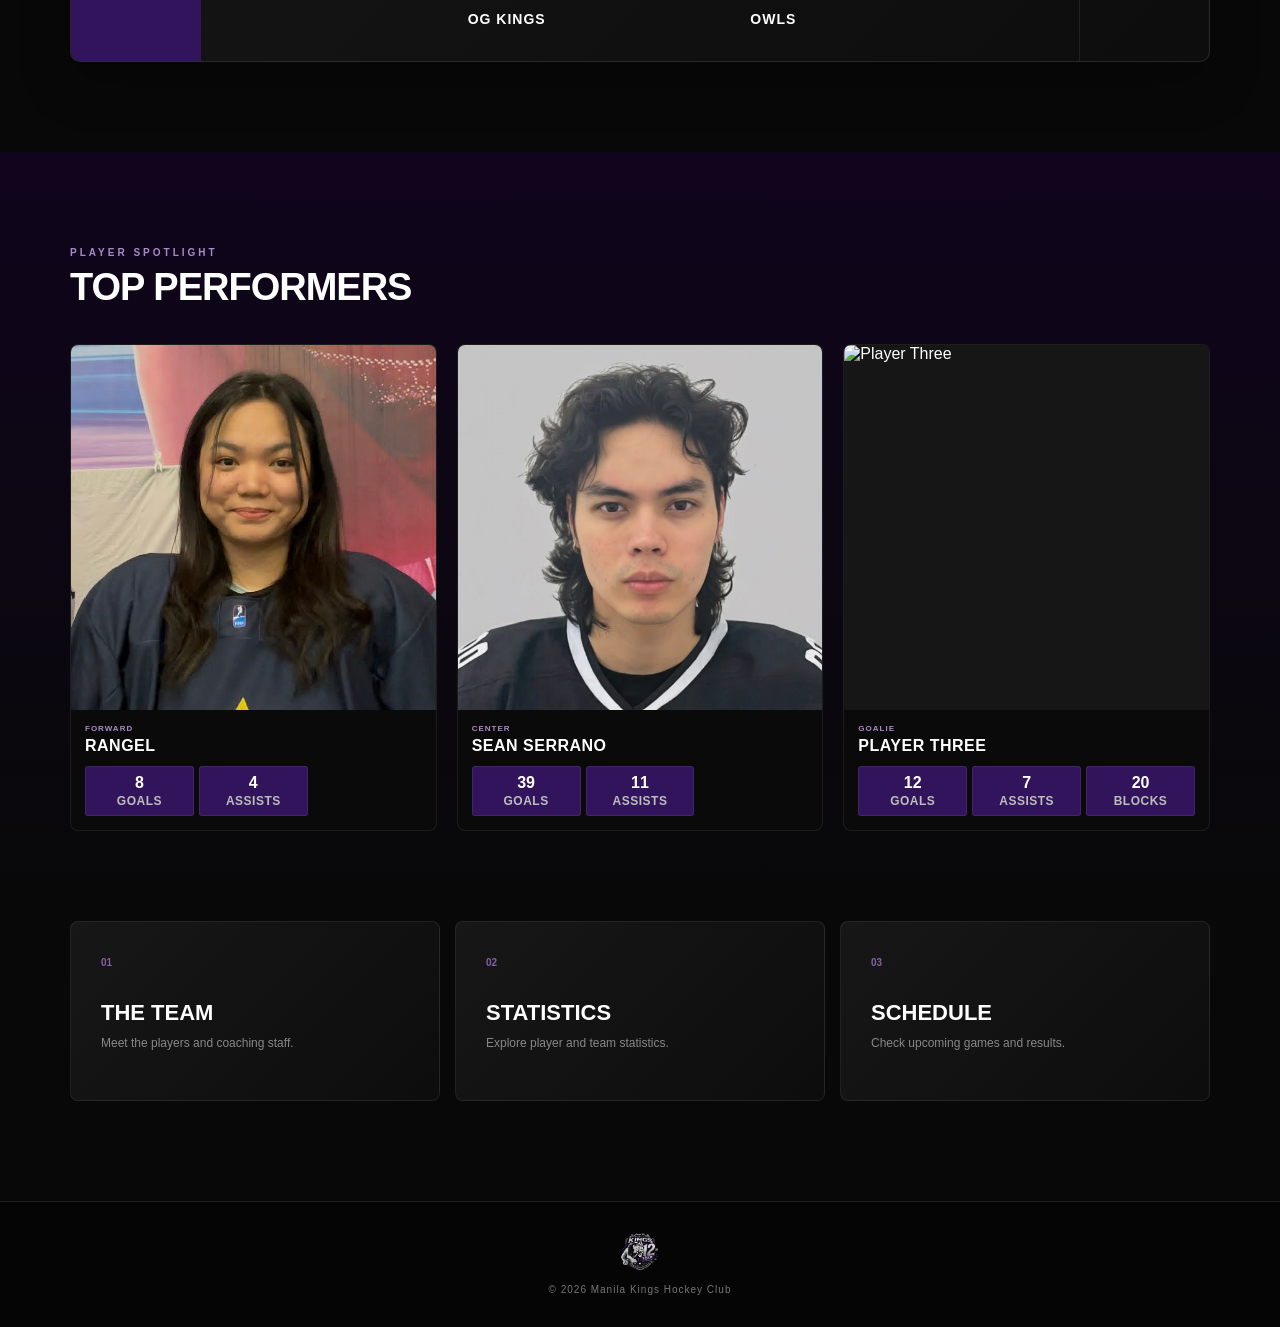
==== commit e917cac7: "Update index.html" ====
--- a/index.html
+++ b/index.html
@@ -475,10 +475,7 @@
                             <small>ASSISTS</small>
                         </div>
 
-                    #    <div class="stat-box">
-                     #       <strong>9</strong>
-                     #       <small>MASILYA</small>
-                     #   </div>
+                      
 
                     </div>
 
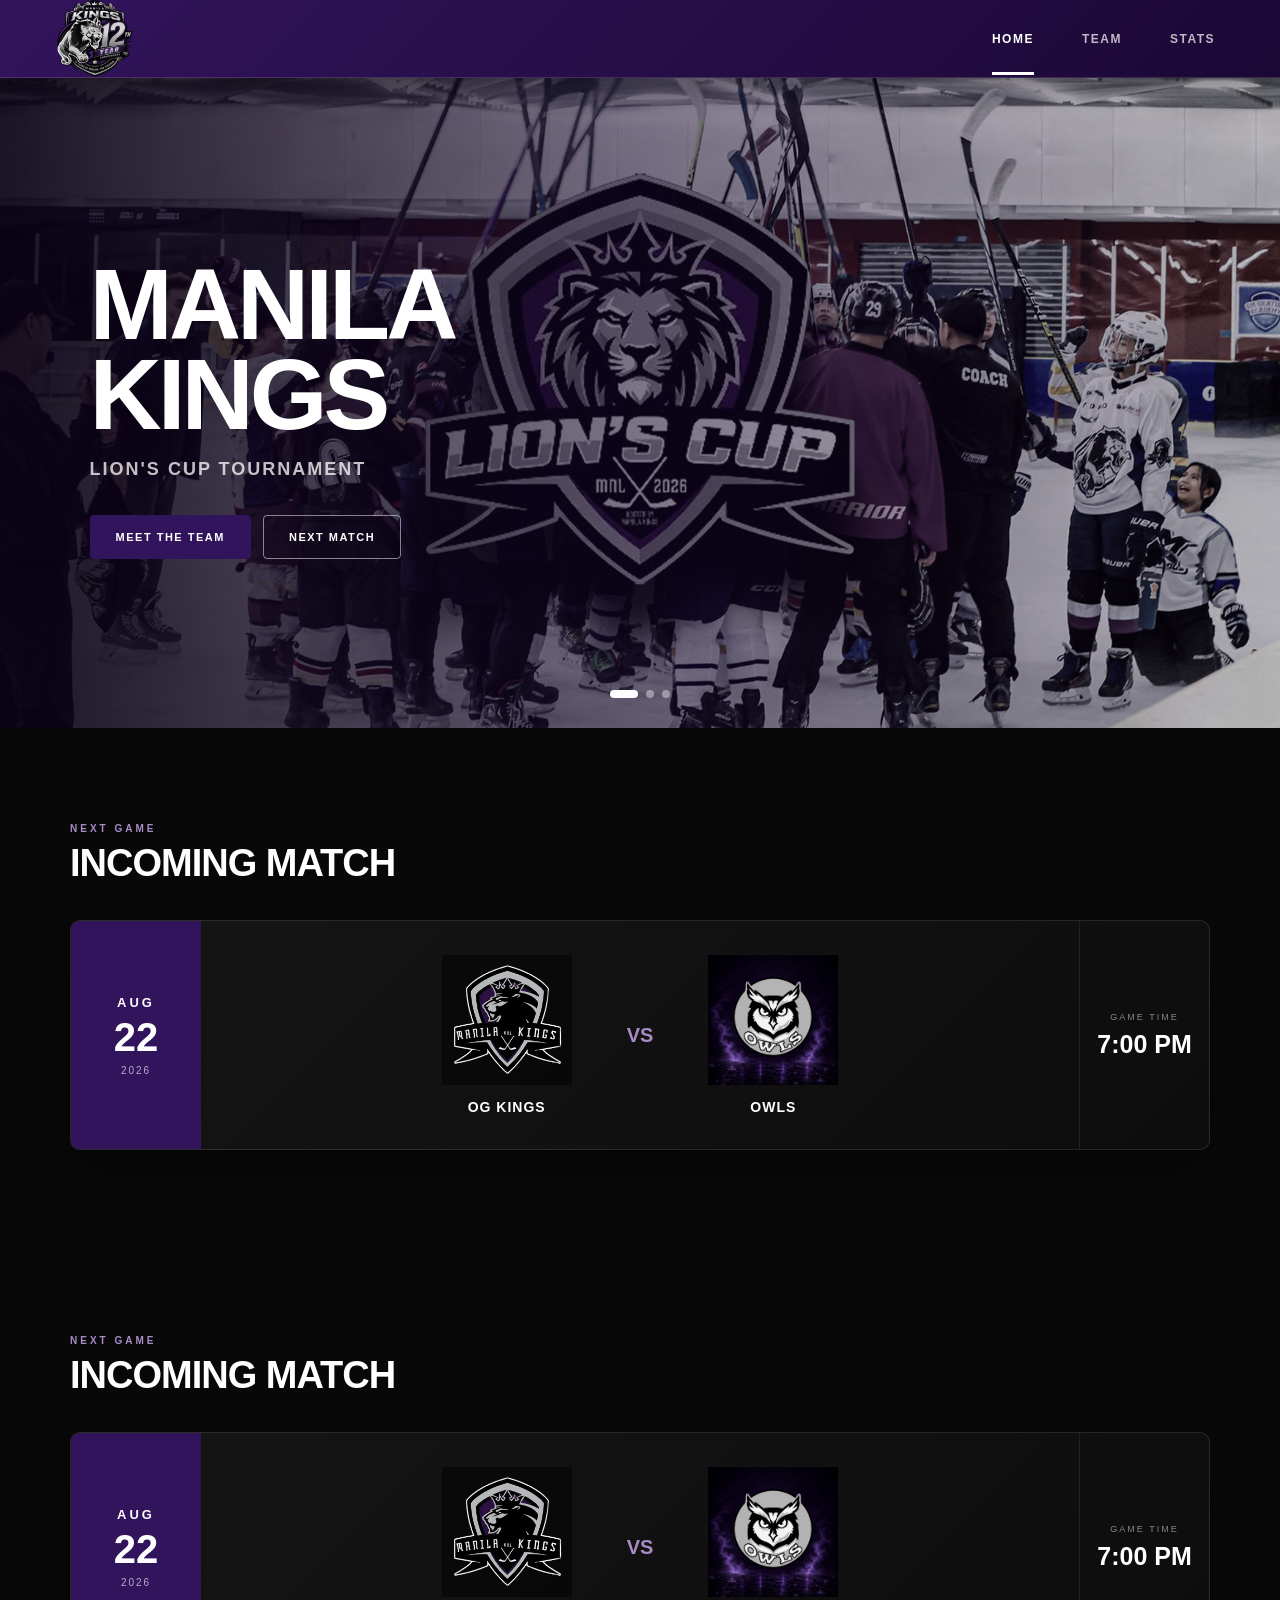
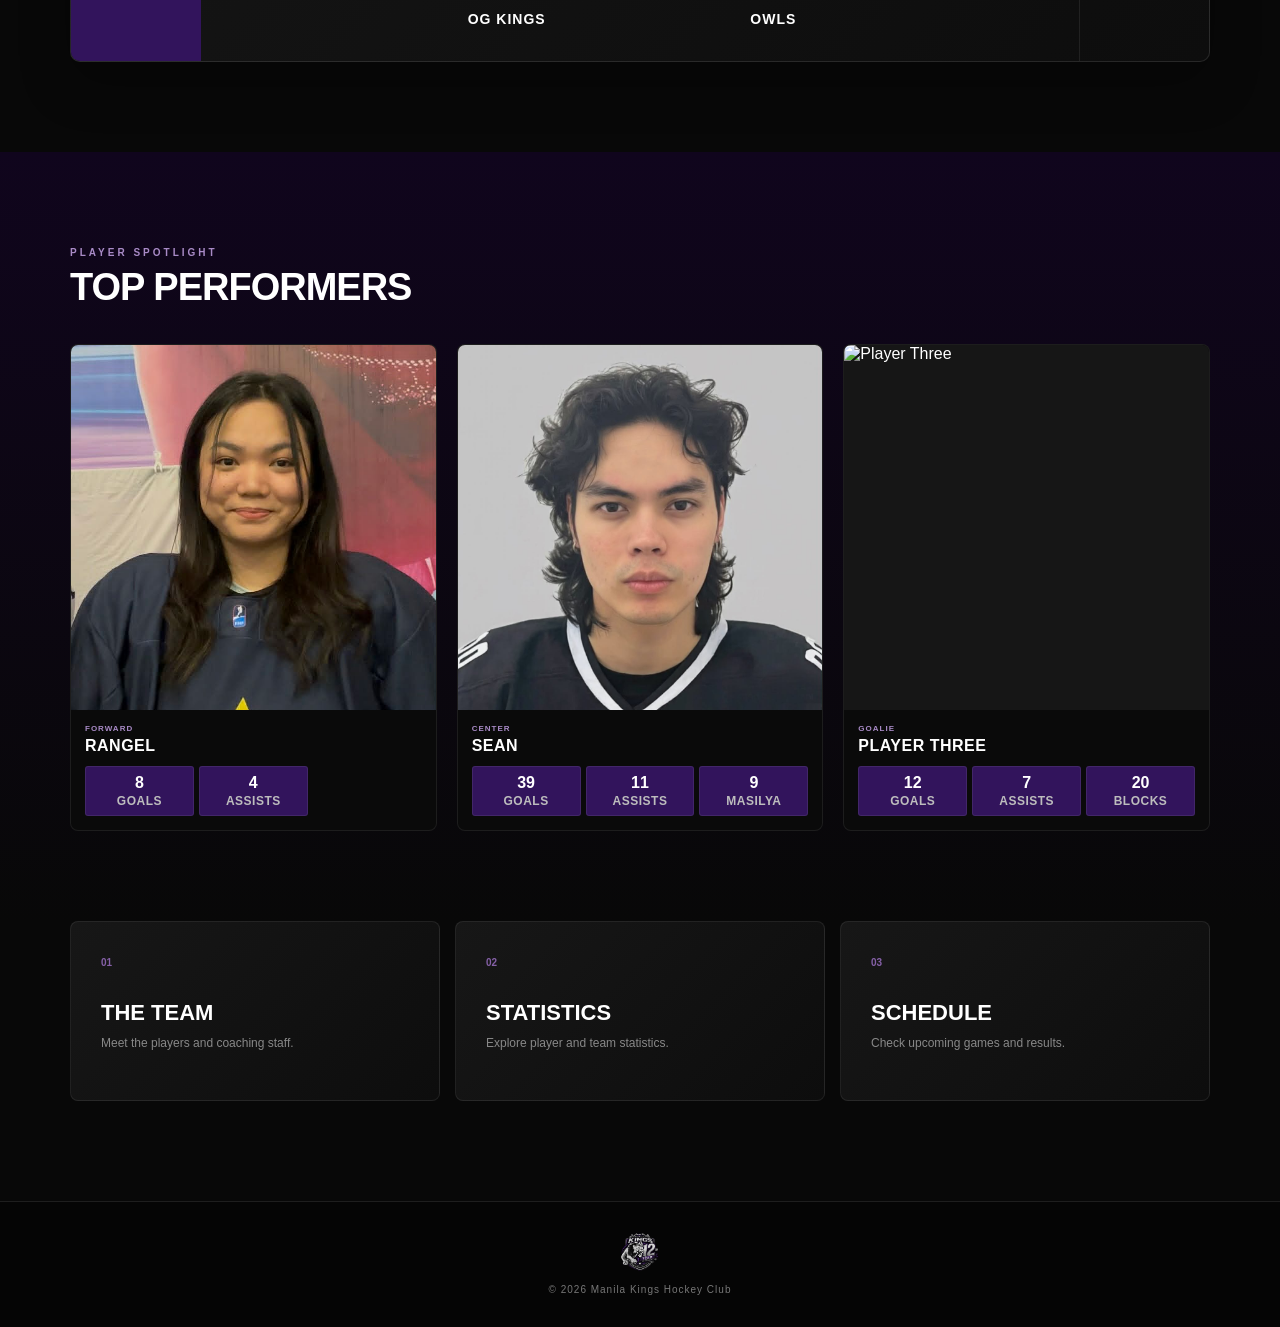
==== commit fe43fcc0: "Rename Index.html to index.html" ====
--- a/index.html
+++ b/index.html
@@ -459,7 +459,7 @@
                     </span>
 
                     <h3>
-                        SEAN SERRANO
+                        SEAN
                     </h3>
 
 
@@ -475,7 +475,10 @@
                             <small>ASSISTS</small>
                         </div>
 
-                      
+                        <div class="stat-box">
+                            <strong>9</strong>
+                            <small>MASILYA</small>
+                        </div>
 
                     </div>
 
